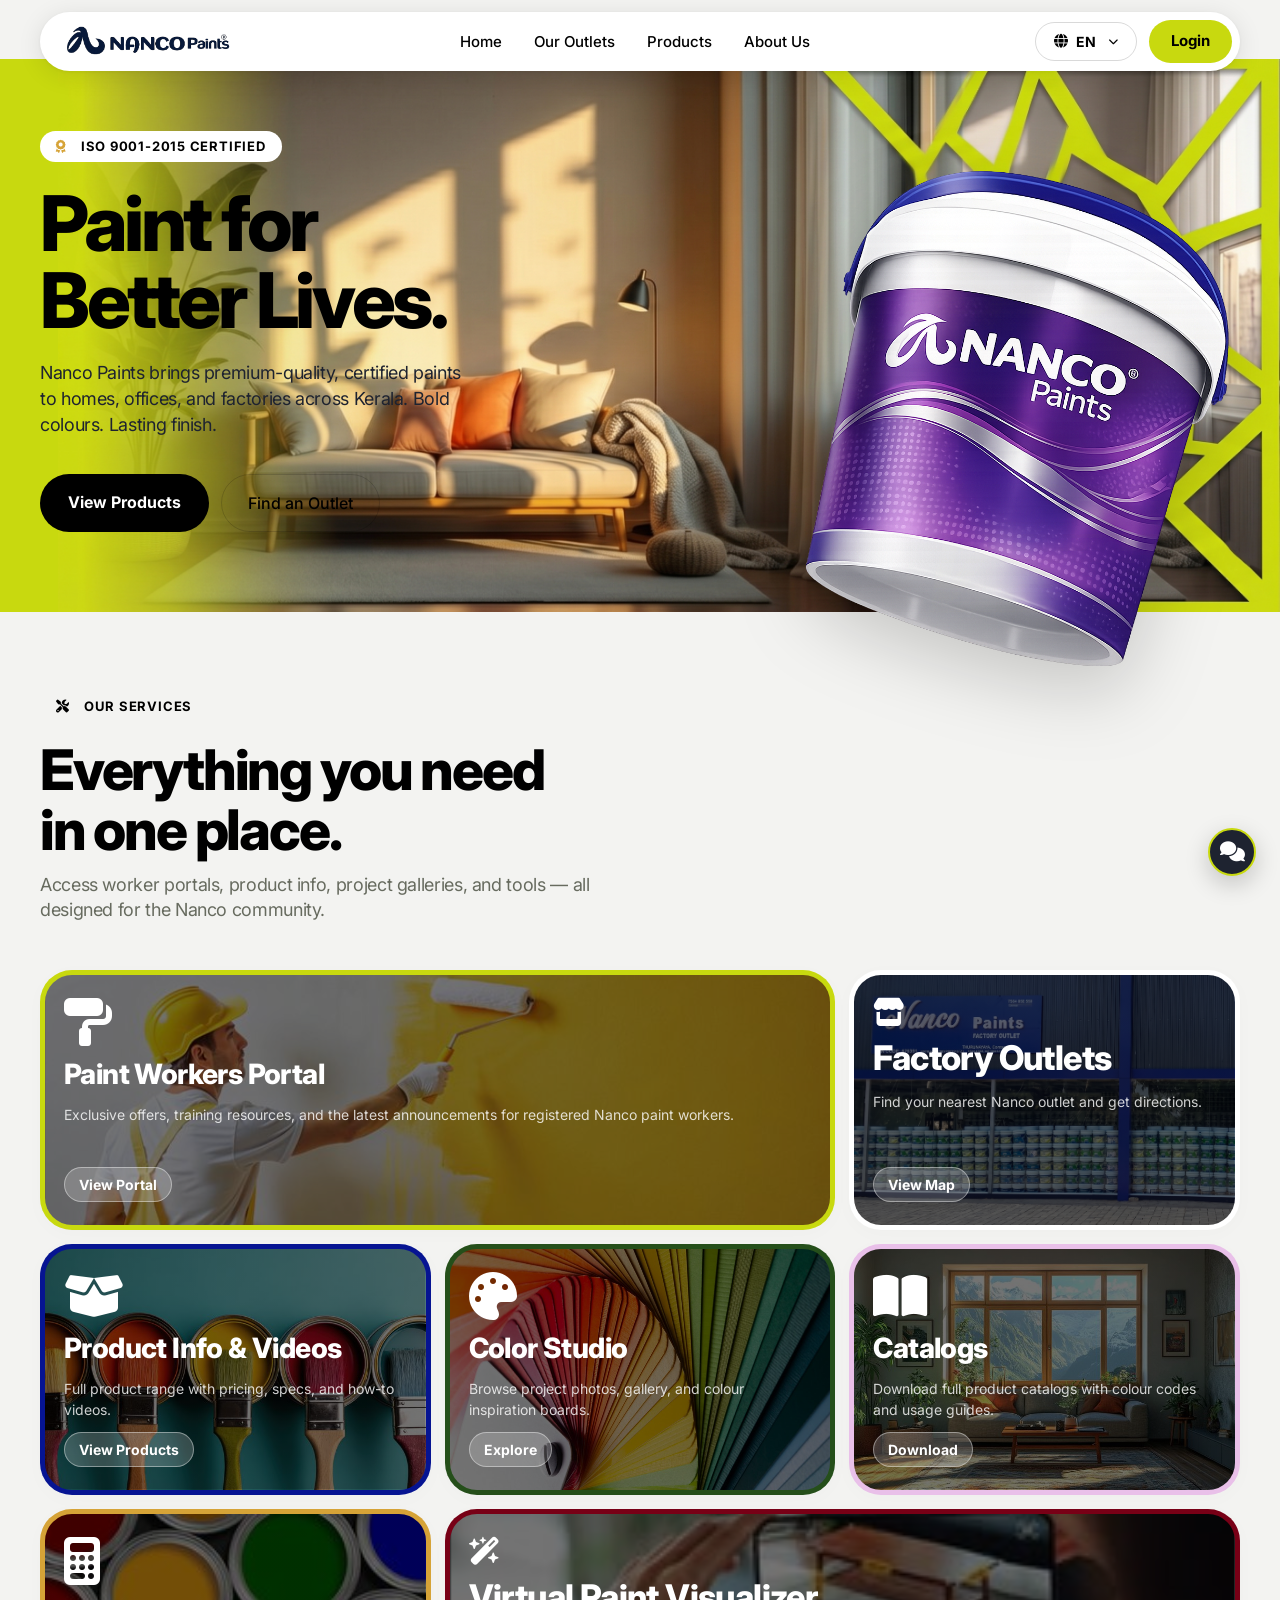
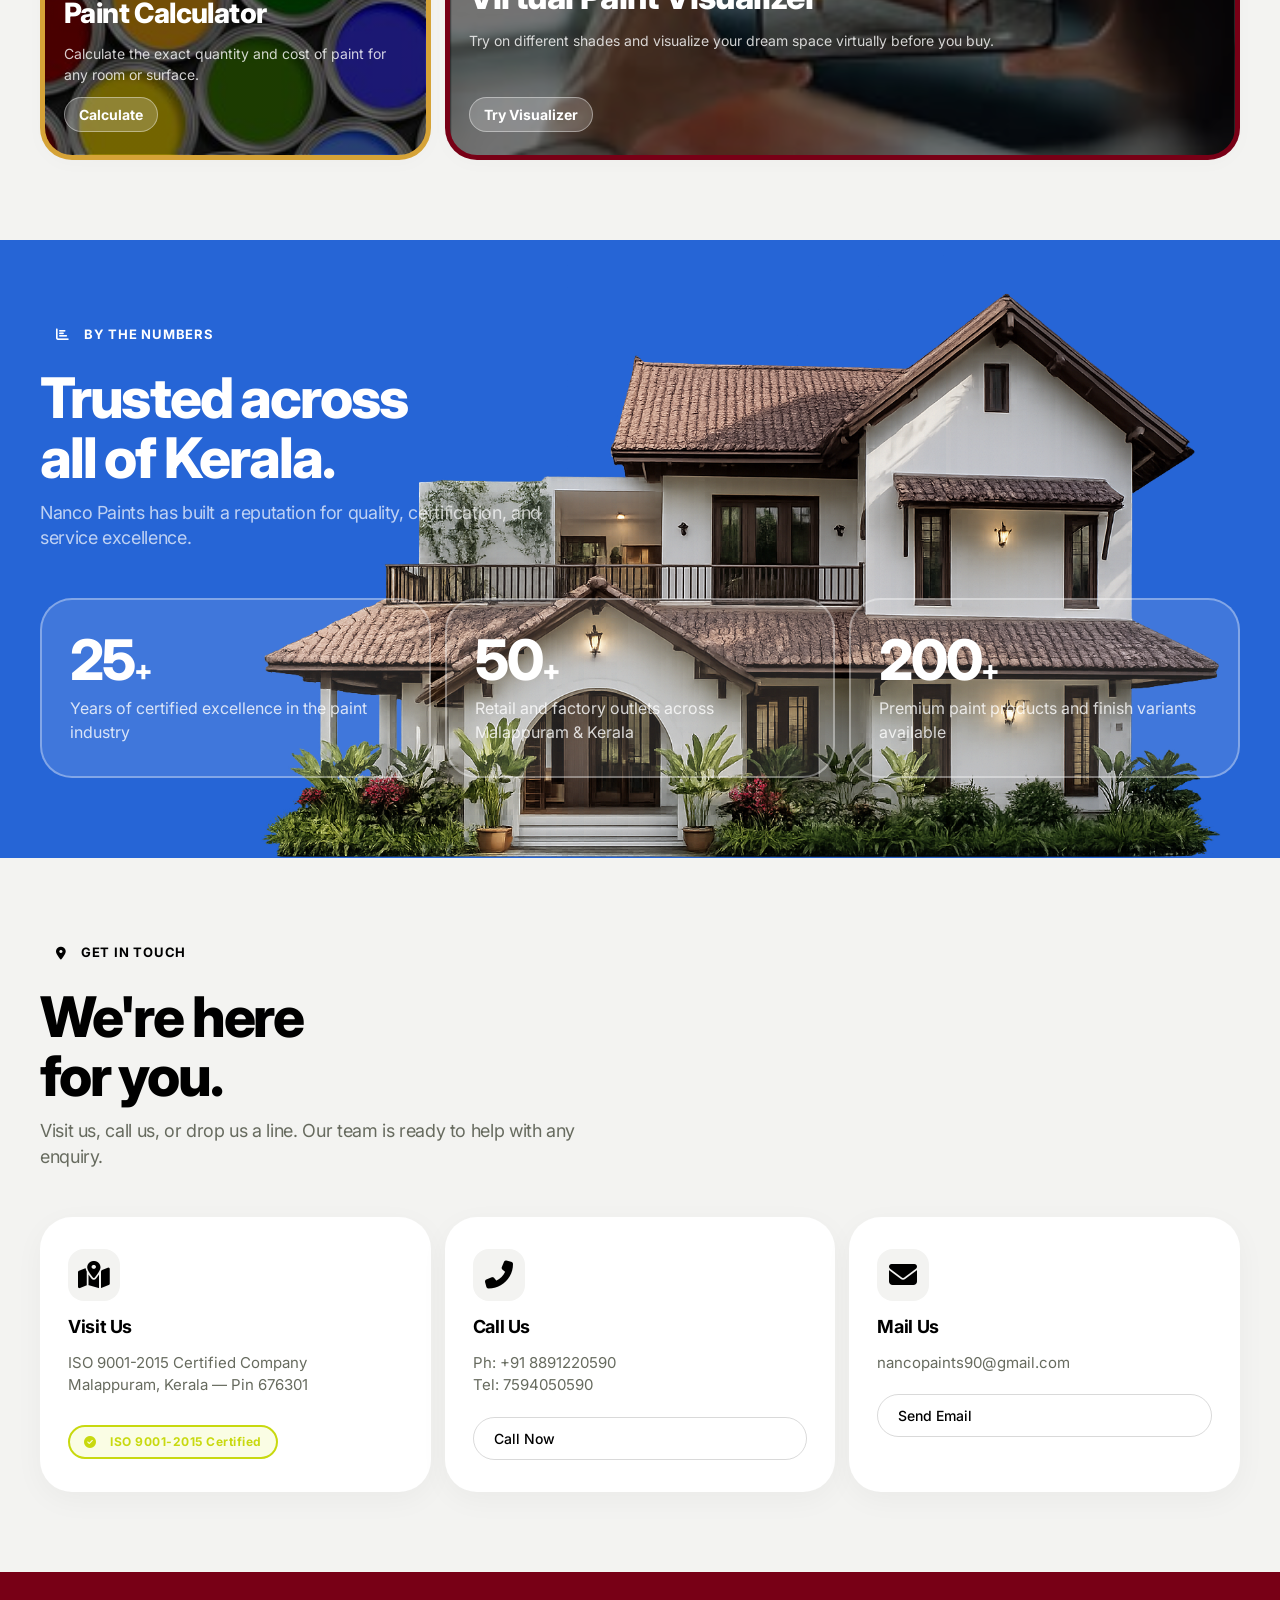
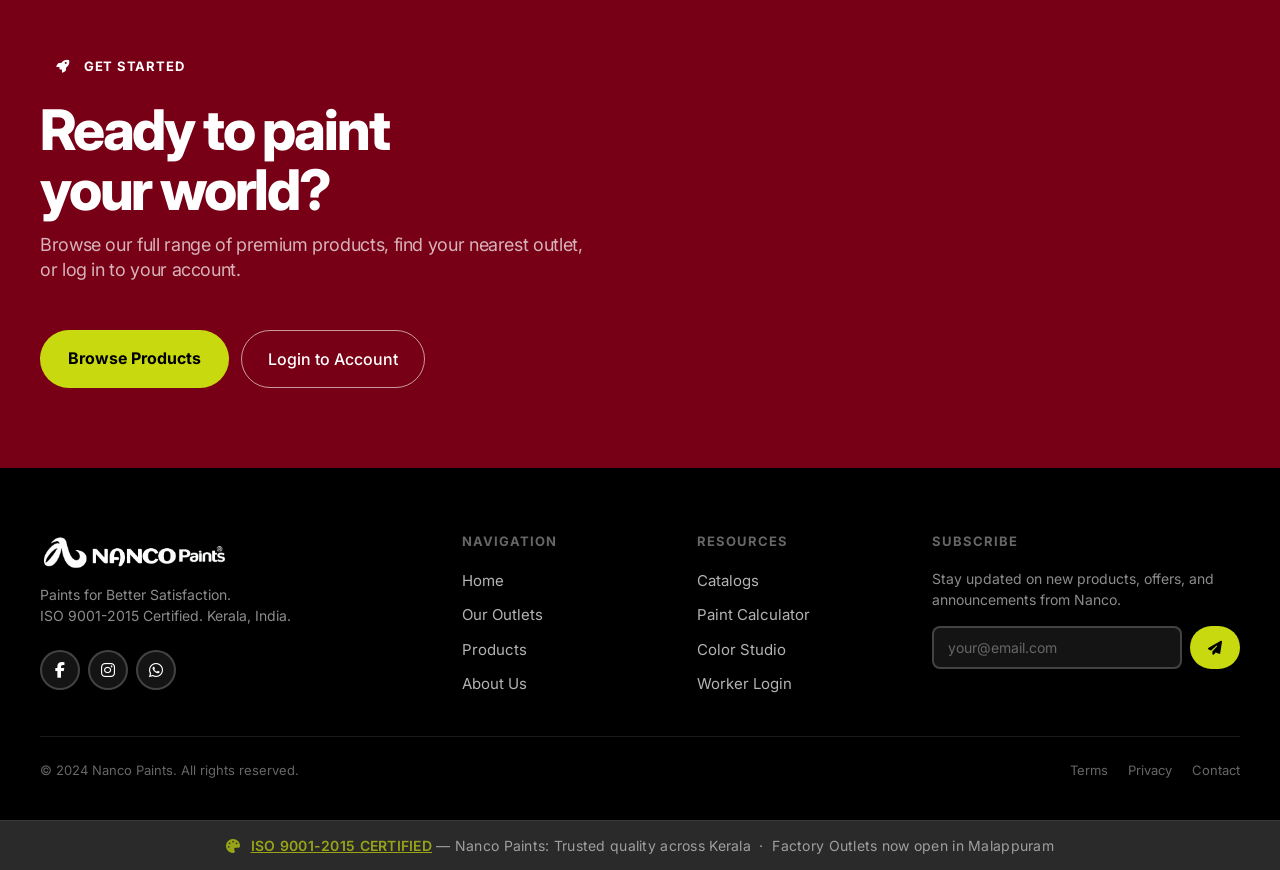
==== index.html @ 69ec070e "Configure backend for production deployment" ====
<!DOCTYPE html>
<html lang="en">
<head>
  <meta charset="UTF-8">
  <meta name="viewport" content="width=device-width, initial-scale=1.0">
  <title>Nanco Paints — Paints for Better Satisfaction | Malappuram</title>
  <meta name="description" content="Nanco Paints Malappuram. ISO 9001-2015 Certified. Premium quality paints for workers, outlets, and projects. Call +91 8891220590.">
  <meta name="keywords" content="Nanco Paints, Malappuram, paint company, paint workers, Kerala, ISO certified paints">
  <link rel="canonical" href="https://nancopaints.com/">
  <link rel="stylesheet" href="https://cdnjs.cloudflare.com/ajax/libs/font-awesome/6.5.0/css/all.min.css">
  <link href="https://fonts.googleapis.com/css2?family=Material+Symbols+Outlined" rel="stylesheet">
  <link rel="stylesheet" href="style.css">
</head>
<body>

  <!-- FLOATING NAV -->
  <nav class="nav-float" aria-label="Main navigation">
    <div class="nav-inner">
      <a class="nav-logo" href="#" id="nav-home-logo">
        <img src="light-logo.png" alt="Nanco Paints">
      </a>
      <ul class="nav-links" role="list">
        <li><a href="#" id="nav-home">Home</a></li>
        <li><a href="login/view_branch_inform.php" id="nav-outlets">Our Outlets</a></li>
        <li><a href="login/all_product.php" id="nav-products">Products</a></li>
        <li><a href="login/about_us.php" id="nav-about">About Us</a></li>
      </ul>
      <div class="nav-right" style="display:flex;align-items:center;gap:12px;">
        <div class="nav-lang-selector">
          <button class="nav-lang-btn" id="lang-btn" aria-label="Select Language" aria-expanded="false">
            <i class="fas fa-globe"></i>
            <span class="lang-text">EN</span>
            <i class="fas fa-chevron-down" style="font-size:10px;margin-left:4px;"></i>
          </button>
          <div class="nav-lang-dropdown" id="lang-dropdown">
            <a href="#" class="lang-option active" data-lang="en">English</a>
            <a href="#" class="lang-option" data-lang="ml">മലയാളം</a>
          </div>
        </div>
        <a class="nav-cta" href="login/login.php" id="nav-login-btn">Login</a>
      </div>
      <button class="nav-toggle" id="mobile-menu-btn" aria-label="Toggle menu" aria-expanded="false">
        <span></span><span></span><span></span>
      </button>
    </div>
  </nav>

  <!-- MOBILE NAV OVERLAY -->
  <div class="mobile-nav" id="mobile-nav" role="dialog" aria-label="Mobile menu">
    <a href="#" id="mnav-home">Home</a>
    <a href="login/view_branch_inform.php" id="mnav-outlets">Our Outlets</a>
    <a href="login/all_product.php" id="mnav-products">Products</a>
    <a href="login/about_us.php" id="mnav-about">About Us</a>
    <div class="mnav-lang-selector" style="padding: 12px 16px; border: 1px solid rgba(0, 0, 0, 0.08); border-radius: 12px; display: flex; flex-direction: column; gap: 8px; margin: 4px 0;">
      <span style="font-size: 13px; font-weight: 700; text-transform: uppercase; color: var(--color-sage-mute); letter-spacing: 0.04em;"><i class="fas fa-globe" style="margin-right:6px;"></i> Language / ഭാഷ</span>
      <div style="display: flex; gap: 8px;">
        <a href="#" class="mnav-lang-opt active" data-lang="en" style="flex: 1; text-align: center; padding: 10px; font-size: 14px; border: 1.5px solid var(--color-ink-black); border-radius: 8px; font-weight: 700; text-decoration: none; color: var(--color-ink-black);">English</a>
        <a href="#" class="mnav-lang-opt" data-lang="ml" style="flex: 1; text-align: center; padding: 10px; font-size: 14px; border: 1.5px solid rgba(0,0,0,0.1); border-radius: 8px; font-weight: 500; text-decoration: none; color: var(--color-sage-mute);">മലയാളം</a>
      </div>
    </div>
    <a href="login/login.php" id="mnav-login" style="background:var(--color-lime-spark);font-weight:700;">Login</a>
  </div>

  <main>

    <!-- HERO SECTION -->
    <section class="hero-section" aria-label="Hero">
      <img src="house-bg.png" class="hero-house-bg" alt="" aria-hidden="true">
      <div class="hero-inner">
        <div class="hero-left">
          <div class="hero-tag" id="hero-tag">
            <i class="fas fa-award" style="color:var(--color-mustard-pop);margin-right:6px;"></i> ISO 9001-2015 Certified
          </div>
          <h1 class="hero-headline" id="hero-title">Paint for<br>Better Lives.</h1>
          <p class="hero-sub" id="hero-sub">
            Nanco Paints brings premium-quality, certified paints to homes, offices, and factories across Kerala. Bold colours. Lasting finish.
          </p>
          <div class="hero-actions">
            <a class="btn-primary" href="login/all_product.php" id="hero-view-products">View Products</a>
            <a class="btn-ghost" href="login/view_branch_inform.php" id="hero-find-outlet">Find an Outlet</a>
          </div>
        </div>
        <div class="hero-right" aria-hidden="true">
          <div class="hero-image-wrap">
            <img src="HERO-PAINT.png" class="hero-bucket-image" alt="Nanco Paints Bucket">
          </div>
        </div>
      </div>
    </section>

    <!-- SERVICES BENTO GRID -->
    <section class="section-wrap" aria-labelledby="services-heading">
      <div class="section-inner">
        <span class="section-label" id="services-label"><i class="fas fa-tools" style="margin-right:6px;"></i> Our Services</span>
        <h2 class="section-title" id="services-heading">Everything you need<br>in one place.</h2>
        <p class="section-sub" id="services-sub">Access worker portals, product info, project galleries, and tools — all designed for the Nanco community.</p>

        <div class="bento-grid">

          <!-- Paint Workers — lime, span 2 -->
          <a class="bento-card card-lime span2 large" href="#" id="card-paint-workers">
            <div class="bento-card-icon"><i class="fas fa-paint-roller"></i></div>
            <div class="bento-card-title" id="card-paint-workers-title">Paint Workers Portal</div>
            <div class="bento-card-desc" id="card-paint-workers-desc">Exclusive offers, training resources, and the latest announcements for registered Nanco paint workers.</div>
            <div class="bento-card-arrow" style="color:#000;" id="card-paint-workers-arrow">View Portal</div>
          </a>

          <!-- Factory Outlets — white -->
          <a class="bento-card card-white" href="#" id="card-factory-outlets">
            <div class="bento-card-icon"><i class="fas fa-store"></i></div>
            <div class="bento-card-title" id="card-outlets-title">Factory Outlets</div>
            <div class="bento-card-desc" id="card-outlets-desc">Find your nearest Nanco outlet and get directions.</div>
            <div class="bento-card-arrow" id="card-outlets-arrow">View Map</div>
          </a>

          <!-- Product Info — cobalt deep -->
          <a class="bento-card card-cobalt" href="login/all_product.php" id="card-products">
            <div class="bento-card-icon"><i class="fas fa-box-open"></i></div>
            <div class="bento-card-title" id="card-products-title">Product Info & Videos</div>
            <div class="bento-card-desc" id="card-products-desc">Full product range with pricing, specs, and how-to videos.</div>
            <div class="bento-card-arrow" style="color:#fff;border-color:rgba(255,255,255,0.4);" id="card-products-arrow">View Products</div>
          </a>

          <!-- Color Studio — forest -->
          <a class="bento-card card-forest" href="#" id="card-color-studio">
            <div class="bento-card-icon"><i class="fas fa-palette"></i></div>
            <div class="bento-card-title" id="card-colors-title">Color Studio</div>
            <div class="bento-card-desc" id="card-colors-desc">Browse project photos, gallery, and colour inspiration boards.</div>
            <div class="bento-card-arrow" style="color:#fff;border-color:rgba(255,255,255,0.4);" id="card-colors-arrow">Explore</div>
          </a>

          <!-- Catalogs — lavender -->
          <a class="bento-card card-lavender" href="#" id="card-catalogs">
            <div class="bento-card-icon"><i class="fas fa-book-open"></i></div>
            <div class="bento-card-title" id="card-catalogs-title">Catalogs</div>
            <div class="bento-card-desc" id="card-catalogs-desc">Download full product catalogs with colour codes and usage guides.</div>
            <div class="bento-card-arrow" id="card-catalogs-arrow">Download</div>
          </a>

          <!-- Paint Calculator — mustard -->
          <a class="bento-card card-mustard" href="#" id="card-calculator">
            <div class="bento-card-icon"><i class="fas fa-calculator"></i></div>
            <div class="bento-card-title" id="card-calculator-title">Paint Calculator</div>
            <div class="bento-card-desc" id="card-calculator-desc">Calculate the exact quantity and cost of paint for any room or surface.</div>
            <div class="bento-card-arrow" id="card-calculator-arrow">Calculate</div>
          </a>

          <!-- Paint Visualizer — maroon, span 2 -->
          <a class="bento-card card-maroon span2" href="paint_visualizer.html" id="card-visualizer">
            <div class="bento-card-icon"><i class="fas fa-wand-magic-sparkles"></i></div>
            <div class="bento-card-title" id="card-visualizer-title">Virtual Paint Visualizer</div>
            <div class="bento-card-desc" id="card-visualizer-desc">Try on different shades and visualize your dream space virtually before you buy.</div>
            <div class="bento-card-arrow" style="color:#fff;border-color:rgba(255,255,255,0.4);" id="card-visualizer-arrow">Try Visualizer</div>
          </a>

        </div>
      </div>
    </section>

    <!-- COBALT BAND — STATS -->
    <section class="band-cobalt" aria-labelledby="stats-heading">
      <img src="house-bg1.png" class="stats-house-bg" alt="" aria-hidden="true">
      <div class="section-inner">
        <span class="section-label" id="stats-label"><i class="fas fa-chart-bar" style="margin-right:6px;"></i> By the Numbers</span>
        <h2 class="section-title" id="stats-heading">Trusted across<br>all of Kerala.</h2>
        <p class="section-sub" id="stats-sub">Nanco Paints has built a reputation for quality, certification, and service excellence.</p>
        <div class="stats-row">
          <div class="stat-card">
            <div class="stat-num">25<span class="stat-unit">+</span></div>
            <div class="stat-label" id="stat-1-label">Years of certified excellence in the paint industry</div>
          </div>
          <div class="stat-card">
            <div class="stat-num">50<span class="stat-unit">+</span></div>
            <div class="stat-label" id="stat-2-label">Retail and factory outlets across Malappuram & Kerala</div>
          </div>
          <div class="stat-card">
            <div class="stat-num">200<span class="stat-unit">+</span></div>
            <div class="stat-label" id="stat-3-label">Premium paint products and finish variants available</div>
          </div>
        </div>
      </div>
    </section>

    <!-- CONTACT SECTION -->
    <section class="section-wrap" aria-labelledby="contact-heading">
      <div class="section-inner">
        <span class="section-label" id="contact-label"><i class="fas fa-map-marker-alt" style="margin-right:6px;"></i> Get in Touch</span>
        <h2 class="section-title" id="contact-heading">We're here<br>for you.</h2>
        <p class="section-sub" id="contact-sub">Visit us, call us, or drop us a line. Our team is ready to help with any enquiry.</p>
        <div class="info-grid">
          <div class="info-card">
            <div class="info-icon"><i class="fas fa-map-marked-alt"></i></div>
            <h4 id="contact-visit-title">Visit Us</h4>
            <p id="contact-visit-desc">ISO 9001-2015 Certified Company<br>Malappuram, Kerala — Pin 676301</p>
            <div class="cert-badge" id="contact-visit-badge"><i class="fas fa-check-circle" style="margin-right:6px;"></i> ISO 9001-2015 Certified</div>
          </div>
          <div class="info-card">
            <div class="info-icon"><i class="fas fa-phone-alt"></i></div>
            <h4 id="contact-call-title">Call Us</h4>
            <p id="contact-call-desc">Ph: +91 8891220590<br>Tel: 7594050590</p>
            <a class="btn-ghost" href="tel:+918891220590" id="contact-call-btn" style="margin-top:8px;font-size:14px;padding:10px 20px;">Call Now</a>
          </div>
          <div class="info-card">
            <div class="info-icon"><i class="fas fa-envelope"></i></div>
            <h4 id="contact-mail-title">Mail Us</h4>
            <p id="contact-mail-desc">nancopaints90@gmail.com</p>
            <a class="btn-ghost" href="mailto:nancopaints90@gmail.com" id="contact-email-btn" style="margin-top:8px;font-size:14px;padding:10px 20px;">Send Email</a>
          </div>
        </div>
      </div>
    </section>

    <!-- MAROON CTA BAND -->
    <section class="band-maroon" aria-labelledby="cta-heading">
      <div class="section-inner">
        <span class="section-label" id="cta-label"><i class="fas fa-rocket" style="margin-right:6px;"></i> Get Started</span>
        <h2 class="section-title" id="cta-heading">Ready to paint<br>your world?</h2>
        <p class="section-sub" id="cta-sub">Browse our full range of premium products, find your nearest outlet, or log in to your account.</p>
        <div class="hero-actions" style="margin-top:36px;">
          <a class="btn-primary" href="login/all_product.php" id="cta-products-btn">Browse Products</a>
          <a class="btn-ghost" href="login/login.php" id="cta-login-btn">Login to Account</a>
        </div>
      </div>
    </section>

  </main>

  <!-- FOOTER -->
  <footer class="footer-section" aria-label="Footer">
    <div class="footer-inner">
      <div>
        <div class="footer-brand-name">
          <img src="dark-logo.png" alt="Nanco Paints">
        </div>
        <p class="footer-tagline" id="footer-tagline">Paints for Better Satisfaction.<br>ISO 9001-2015 Certified. Kerala, India.</p>
        <div class="footer-socials">
          <a class="social-pill" href="#" id="footer-facebook" aria-label="Facebook"><i class="fab fa-facebook-f"></i></a>
          <a class="social-pill" href="#" id="footer-instagram" aria-label="Instagram"><i class="fab fa-instagram"></i></a>
          <a class="social-pill" href="#" id="footer-whatsapp" aria-label="WhatsApp"><i class="fab fa-whatsapp"></i></a>
        </div>
      </div>
      <div class="footer-col">
        <h5 id="footer-nav-title">Navigation</h5>
        <ul>
          <li><a href="#" id="footer-home">Home</a></li>
          <li><a href="login/view_branch_inform.php" id="footer-outlets">Our Outlets</a></li>
          <li><a href="login/all_product.php" id="footer-products">Products</a></li>
          <li><a href="login/about_us.php" id="footer-about">About Us</a></li>
        </ul>
      </div>
      <div class="footer-col">
        <h5 id="footer-res-title">Resources</h5>
        <ul>
          <li><a href="#" id="footer-catalogs">Catalogs</a></li>
          <li><a href="#" id="footer-calculator">Paint Calculator</a></li>
          <li><a href="#" id="footer-color-studio">Color Studio</a></li>
          <li><a href="login/login.php" id="footer-login">Worker Login</a></li>
        </ul>
      </div>
      <div class="footer-subscribe">
        <h5 id="footer-sub-title" style="font-size:13px;font-weight:700;text-transform:uppercase;letter-spacing:0.08em;color:rgba(255,255,255,0.4);margin-bottom:16px;">Subscribe</h5>
        <p id="footer-sub-desc">Stay updated on new products, offers, and announcements from Nanco.</p>
        <div class="subscribe-row">
          <input type="email" id="footer-email-input" placeholder="your@email.com" aria-label="Email address">
          <button type="submit" id="footer-subscribe-btn"><i class="fas fa-paper-plane"></i></button>
        </div>
      </div>
    </div>
    <div class="footer-bottom">
      <p id="footer-copy">© 2024 Nanco Paints. All rights reserved.</p>
      <div class="footer-bottom-links">
        <a href="#" id="footer-terms">Terms</a>
        <a href="#" id="footer-privacy">Privacy</a>
        <a href="#" id="footer-contact">Contact</a>
      </div>
    </div>
  </footer>



  <script>
    // Mobile nav toggle
    const btn = document.getElementById('mobile-menu-btn');
    const nav = document.getElementById('mobile-nav');
    btn.addEventListener('click', () => {
      const isOpen = nav.classList.toggle('open');
      btn.setAttribute('aria-expanded', isOpen);
    });
    // Close on outside click
    document.addEventListener('click', (e) => {
      if (!btn.contains(e.target) && !nav.contains(e.target)) {
        nav.classList.remove('open');
        btn.setAttribute('aria-expanded', false);
      }
    });

    // Language switcher toggle
    const langBtn = document.getElementById('lang-btn');
    const langDropdown = document.getElementById('lang-dropdown');
    
    if (langBtn && langDropdown) {
      langBtn.addEventListener('click', (e) => {
        e.stopPropagation();
        const isOpen = langDropdown.classList.toggle('open');
        langBtn.setAttribute('aria-expanded', isOpen);
      });
      
      document.addEventListener('click', (e) => {
        if (!langBtn.contains(e.target) && !langDropdown.contains(e.target)) {
          langDropdown.classList.remove('open');
          langBtn.setAttribute('aria-expanded', false);
        }
      });
    }

    // Language selection logic
    const desktopLangOpts = document.querySelectorAll('.lang-option');
    const mobileLangOpts = document.querySelectorAll('.mnav-lang-opt');
    const langBtnText = document.querySelector('.lang-text');

    const translations = {
      en: {
        'nav-home': 'Home',
        'nav-outlets': 'Our Outlets',
        'nav-products': 'Products',
        'nav-about': 'About Us',
        'nav-login-btn': 'Login',
        
        'mnav-home': 'Home',
        'mnav-outlets': 'Our Outlets',
        'mnav-products': 'Products',
        'mnav-about': 'About Us',
        'mnav-login': 'Login',
        
        'hero-tag': '<i class="fas fa-award" style="color:var(--color-mustard-pop);margin-right:6px;"></i> ISO 9001-2015 Certified',
        'hero-title': 'Paint for<br>Better Lives.',
        'hero-sub': 'Nanco Paints brings premium-quality, certified paints to homes, offices, and factories across Kerala. Bold colours. Lasting finish.',
        'hero-view-products': 'View Products',
        'hero-find-outlet': 'Find an Outlet',
        
        'services-label': '<i class="fas fa-tools" style="margin-right:6px;"></i> Our Services',
        'services-heading': 'Everything you need<br>in one place.',
        'services-sub': 'Access worker portals, product info, project galleries, and tools — all designed for the Nanco community.',
        
        'card-paint-workers-title': 'Paint Workers Portal',
        'card-paint-workers-desc': 'Exclusive offers, training resources, and the latest announcements for registered Nanco paint workers.',
        'card-paint-workers-arrow': 'View Portal',
        
        'card-outlets-title': 'Factory Outlets',
        'card-outlets-desc': 'Find your nearest Nanco outlet and get directions.',
        'card-outlets-arrow': 'View Map',
        
        'card-products-title': 'Product Info & Videos',
        'card-products-desc': 'Full product range with pricing, specs, and how-to videos.',
        'card-products-arrow': 'View Products',
        
        'card-colors-title': 'Color Studio',
        'card-colors-desc': 'Browse project photos, gallery, and colour inspiration boards.',
        'card-colors-arrow': 'Explore',
        
        'card-catalogs-title': 'Catalogs',
        'card-catalogs-desc': 'Download full product catalogs with colour codes and usage guides.',
        'card-catalogs-arrow': 'Download',
        
        'card-calculator-title': 'Paint Calculator',
        'card-calculator-desc': 'Calculate the exact quantity and cost of paint for any room or surface.',
        'card-calculator-arrow': 'Calculate',
        
        'card-visualizer-title': 'Virtual Paint Visualizer',
        'card-visualizer-desc': 'Try on different shades and visualize your dream space virtually before you buy.',
        'card-visualizer-arrow': 'Try Visualizer',
        
        'stats-label': '<i class="fas fa-chart-bar" style="margin-right:6px;"></i> By the Numbers',
        'stats-heading': 'Trusted across<br>all of Kerala.',
        'stats-sub': 'Nanco Paints has built a reputation for quality, certification, and service excellence.',
        'stat-1-label': 'Years of certified excellence in the paint industry',
        'stat-2-label': 'Retail and factory outlets across Malappuram & Kerala',
        'stat-3-label': 'Premium paint products and finish variants available',
        
        'contact-label': '<i class="fas fa-map-marker-alt" style="margin-right:6px;"></i> Get in Touch',
        'contact-heading': 'We\'re here<br>for you.',
        'contact-sub': 'Visit us, call us, or drop us a line. Our team is ready to help with any enquiry.',
        'contact-visit-title': 'Visit Us',
        'contact-visit-desc': 'ISO 9001-2015 Certified Company<br>Malappuram, Kerala — Pin 676301',
        'contact-visit-badge': '<i class="fas fa-check-circle" style="margin-right:6px;"></i> ISO 9001-2015 Certified',
        'contact-call-title': 'Call Us',
        'contact-call-desc': 'Ph: +91 8891220590<br>Tel: 7594050590',
        'contact-call-btn': 'Call Now',
        'contact-mail-title': 'Mail Us',
        'contact-mail-desc': 'nancopaints90@gmail.com',
        'contact-email-btn': 'Send Email',
        
        'cta-label': '<i class="fas fa-rocket" style="margin-right:6px;"></i> Get Started',
        'cta-heading': 'Ready to paint<br>your world?',
        'cta-sub': 'Browse our full range of premium products, find your nearest outlet, or log in to your account.',
        'cta-products-btn': 'Browse Products',
        'cta-login-btn': 'Login to Account',
        
        'footer-tagline': 'Paints for Better Satisfaction.<br>ISO 9001-2015 Certified. Kerala, India.',
        'footer-nav-title': 'Navigation',
        'footer-home': 'Home',
        'footer-outlets': 'Our Outlets',
        'footer-products': 'Products',
        'footer-about': 'About Us',
        'footer-res-title': 'Resources',
        'footer-catalogs': 'Catalogs',
        'footer-calculator': 'Paint Calculator',
        'footer-color-studio': 'Color Studio',
        'footer-login': 'Worker Login',
        'footer-sub-title': 'Subscribe',
        'footer-sub-desc': 'Stay updated on new products, offers, and announcements from Nanco.',
        'footer-email-input': 'your@email.com',
        'footer-copy': '© 2024 Nanco Paints. All rights reserved.',
        'footer-terms': 'Terms',
        'footer-privacy': 'Privacy',
        'footer-contact': 'Contact',
        'announcement-text': '<i class="fas fa-palette" style="margin-right:6px;"></i> <span>ISO 9001-2015 CERTIFIED</span> — Nanco Paints: Trusted quality across Kerala &nbsp;·&nbsp; Factory Outlets now open in Malappuram'
      },
      ml: {
        'nav-home': 'ഹോം',
        'nav-outlets': 'ഞങ്ങളുടെ ശാഖകൾ',
        'nav-products': 'ഉൽപ്പന്നങ്ങൾ',
        'nav-about': 'ഞങ്ങളെക്കുറിച്ച്',
        'nav-login-btn': 'ലോഗിൻ',
        
        'mnav-home': 'ഹോം',
        'mnav-outlets': 'ഞങ്ങളുടെ ശാഖകൾ',
        'mnav-products': 'ഉൽപ്പന്നങ്ങൾ',
        'mnav-about': 'ഞങ്ങളെക്കുറിച്ച്',
        'mnav-login': 'ലോഗിൻ',
        
        'hero-tag': '<i class="fas fa-award" style="color:var(--color-mustard-pop);margin-right:6px;"></i> ISO 9001-2015 സാക്ഷ്യപ്പെടുത്തിയത്',
        'hero-title': 'മെച്ചപ്പെട്ട ജീവിതത്തിന്<br>വർണ്ണങ്ങളേകൂ.',
        'hero-sub': 'നാൻകോ പെയിന്റ്സ് കേരളത്തിലുടനീളമുള്ള വീടുകളിലും ഓഫീസുകളിലും ഫാക്ടറികളിലും മികച്ച ഗുണനിലവാരമുള്ള പെയിന്റുകൾ എത്തിക്കുന്നു. മനോഹരമായ നിറങ്ങൾ, ഈടുനിൽക്കുന്ന ഭംഗി.',
        'hero-view-products': 'ഉൽപ്പന്നങ്ങൾ കാണുക',
        'hero-find-outlet': 'ശാഖകൾ കണ്ടെത്തുക',
        
        'services-label': '<i class="fas fa-tools" style="margin-right:6px;"></i> ഞങ്ങളുടെ സേവനങ്ങൾ',
        'services-heading': 'നിങ്ങൾക്ക് ആവശ്യമുള്ളതെല്ലാം<br>ഒരു കുടക്കീഴിൽ.',
        'services-sub': 'വർക്കർ പോർട്ടലുകൾ, ഉൽപ്പന്ന വിവരങ്ങൾ, പ്രോജക്റ്റ് ഗാലറികൾ, കാൽക്കുലേറ്ററുകൾ എന്നിവയെല്ലാം ഇവിടെ ലഭ്യമാണ്.',
        
        'card-paint-workers-title': 'പെയിന്റ് വർക്കേഴ്സ് പോർട്ടൽ',
        'card-paint-workers-desc': 'രജിസ്റ്റർ ചെയ്ത പെയിന്റിംഗ് തൊഴിലാളികൾക്കായി പ്രത്യേക ഓഫറുകളും പരിശീലനങ്ങളും അറിയിപ്പുകളും.',
        'card-paint-workers-arrow': 'പോർട്ടലിൽ പ്രവേശിക്കുക',
        
        'card-outlets-title': 'ഫാക്ടറി ഔട്ട്‌ലെറ്റുകൾ',
        'card-outlets-desc': 'നിങ്ങളുടെ ഏറ്റവും അടുത്തുള്ള നാൻകോ ഔട്ട്‌ലെറ്റുകൾ കണ്ടെത്തുക.',
        'card-outlets-arrow': 'മാപ്പ് കാണുക',
        
        'card-products-title': 'ഉൽപ്പന്ന വിവരങ്ങളും വീഡിയോകളും',
        'card-products-desc': 'വില വിവരങ്ങൾ, സവിശേഷതകൾ, പരിശീലന വീഡിയോകൾ എന്നിവയടങ്ങിയ ഉൽപ്പന്ന ശ്രേണി.',
        'card-products-arrow': 'ഉൽപ്പന്നങ്ങൾ കാണുക',
        
        'card-colors-title': 'കളർ സ്റ്റുഡിയോ',
        'card-colors-desc': 'പ്രോജക്റ്റ് ഫോട്ടോകൾ, ഗാലറികൾ, ഡിസൈൻ പ്രചോദനങ്ങൾ എന്നിവ പര്യവേക്ഷണം ചെയ്യുക.',
        'card-colors-arrow': 'തുടങ്ങുക',
        
        'card-catalogs-title': 'കാറ്റലോഗുകൾ',
        'card-catalogs-desc': 'കളർ കോഡുകളും നിർദ്ദേശങ്ങളുമുള്ള പൂർണ്ണ കാറ്റലോഗുകൾ ഡൗൺലോഡ് ചെയ്യുക.',
        'card-catalogs-arrow': 'ഡൗൺലോഡ്',
        
        'card-calculator-title': 'പെയിന്റ് കാൽക്കുലേറ്റർ',
        'card-calculator-desc': 'മുറികൾക്കോ പ്രതലങ്ങൾക്കോ ആവശ്യമായ പെയിന്റിന്റെ അളവും ചിലവും കണക്കാക്കുക.',
        'card-calculator-arrow': 'കണക്കാക്കുക',
        
        'card-visualizer-title': 'വെർച്വൽ പെയിന്റ് വിഷ്വലൈസർ',
        'card-visualizer-desc': 'വാങ്ങുന്നതിന് മുൻപായി നിങ്ങളുടെ സ്വപ്ന ഇടം വ്യത്യസ്ത നിറങ്ങളിൽ വെർച്വലായി പരീക്ഷിക്കുക.',
        'card-visualizer-arrow': 'വിഷ്വലൈസർ നോക്കുക',
        
        'stats-label': '<i class="fas fa-chart-bar" style="margin-right:6px;"></i> കണക്കുകളിലൂടെ',
        'stats-heading': 'കേരളത്തിലുടനീളം<br>വിശ്വസനീയം.',
        'stats-sub': 'ഗുണനിലവാരം, അംഗീകാരങ്ങൾ, മികച്ച സേവനം എന്നിവയിലൂടെ നാൻകോ പെയിന്റ്സ് വിശ്വാസ്യത നേടിയെടുത്തിരിക്കുന്നു.',
        'stat-1-label': 'പെയിന്റ് വ്യവസായത്തിലെ 25 വർഷത്തിലധികം സാക്ഷ്യപ്പെടുത്തിയ മികവ്',
        'stat-2-label': 'മലപ്പുറത്തും കേരളത്തിലുടനീളവുമായി 50-ലധികം റീട്ടെയിൽ, ഫാക്ടറി ഔട്ട്‌ലെറ്റുകൾ',
        'stat-3-label': '200-ലധികം പ്രീമിയം പെയിന്റ് ഉൽപ്പന്നങ്ങളും ഫിനിഷ് വേരിയന്റുകളും ലഭ്യമാണ്',
        
        'contact-label': '<i class="fas fa-map-marker-alt" style="margin-right:6px;"></i> ഞങ്ങളുമായി ബന്ധപ്പെടുക',
        'contact-heading': 'ഞങ്ങൾ നിങ്ങൾക്കായി<br>ഇവിടെയുണ്ട്.',
        'contact-sub': 'ഞങ്ങളെ സന്ദർശിക്കുക, വിളിക്കുക അല്ലെങ്കിൽ ഇമെയിൽ അയക്കുക. സഹായിക്കാൻ ഞങ്ങൾ സദാ സന്നദ്ധരാണ്.',
        'contact-visit-title': 'ഞങ്ങളെ സന്ദർശിക്കുക',
        'contact-visit-desc': 'ISO 9001-2015 അംഗീകൃത കമ്പനി<br>മലപ്പുറം, കേരളം — പിൻ 676301',
        'contact-visit-badge': '<i class="fas fa-check-circle" style="margin-right:6px;"></i> ISO 9001-2015 അംഗീകൃതം',
        'contact-call-title': 'ഞങ്ങളെ വിളിക്കുക',
        'contact-call-desc': 'ഫോൺ: +91 8891220590<br>ടെലിഫോൺ: 7594050590',
        'contact-call-btn': 'ഇപ്പോൾ വിളിക്കുക',
        'contact-mail-title': 'മെയിൽ അയക്കുക',
        'contact-mail-desc': 'nancopaints90@gmail.com',
        'contact-email-btn': 'ഇമെയിൽ അയക്കുക',
        
        'cta-label': '<i class="fas fa-rocket" style="margin-right:6px;"></i> ആരംഭിക്കുക',
        'cta-heading': 'നിങ്ങളുടെ ലോകം<br>വർണ്ണാഭമാക്കാൻ തയ്യാറാണോ?',
        'cta-sub': 'ഞങ്ങളുടെ മുഴുവൻ ഉൽപ്പന്നങ്ങളും കാണുക, അടുത്തുള്ള ഔട്ട്‌ലെറ്റ് കണ്ടെത്തുക, അല്ലെങ്കിൽ അക്കൗണ്ടിലേക്ക് ലോഗിൻ ചെയ്യുക.',
        'cta-products-btn': 'ഉൽപ്പന്നങ്ങൾ കാണുക',
        'cta-login-btn': 'അക്കൗണ്ടിൽ ലോഗിൻ ചെയ്യുക',
        
        'footer-tagline': 'മികച്ച സംതൃപ്തിക്കായി പെയിന്റുകൾ.<br>ISO 9001-2015 അംഗീകൃതം. കേരളം, ഇന്ത്യ.',
        'footer-nav-title': 'നാവിഗേഷൻ',
        'footer-home': 'ഹോം',
        'footer-outlets': 'ഞങ്ങളുടെ ശാഖകൾ',
        'footer-products': 'ഉൽപ്പന്നങ്ങൾ',
        'footer-about': 'ഞങ്ങളെക്കുറിച്ച്',
        'footer-res-title': 'വിഭവങ്ങൾ',
        'footer-catalogs': 'കാറ്റലോഗുകൾ',
        'footer-calculator': 'പെയിന്റ് കാൽക്കുലേറ്റർ',
        'footer-color-studio': 'കളർ സ്റ്റുഡിയോ',
        'footer-login': 'തൊഴിലാളി ലോഗിൻ',
        'footer-sub-title': 'അംഗത്വമെടുക്കുക',
        'footer-sub-desc': 'നാൻകോയിൽ നിന്നുള്ള പുതിയ ഉൽപ്പന്നങ്ങളും ഓഫറുകളും അറിയിപ്പുകളും അറിയുക.',
        'footer-email-input': 'നിങ്ങളുടെ@ഇമെയിൽ.com',
        'footer-copy': '© 2024 നാൻകോ പെയിന്റ്സ്. എല്ലാ അവകാശങ്ങളും നിക്ഷിപ്തം.',
        'footer-terms': 'വ്യവസ്ഥകൾ',
        'footer-privacy': 'സ്വകാര്യത',
        'footer-contact': 'ബന്ധപ്പെടുക',
        'announcement-text': '<i class="fas fa-palette" style="margin-right:6px;"></i> <span>ISO 9001-2015 അംഗീകൃതം</span> — നാൻകോ പെയിന്റ്സ്: കേരളത്തിലുടനീളം വിശ്വസനീയമായ ഗുണനിലവാരം &nbsp;·&nbsp; ഫാക്ടറി ഔട്ട്‌ലെറ്റുകൾ ഇപ്പോൾ മലപ്പുറത്ത് ആരംഭിച്ചിരിക്കുന്നു'
      }
    };

    function setLanguage(lang) {
      localStorage.setItem('nanco-lang', lang);
      
      // Update body class for font overrides
      if (lang === 'ml') {
        document.body.classList.add('lang-ml');
      } else {
        document.body.classList.remove('lang-ml');
      }
      
      if (langBtnText) {
        langBtnText.textContent = lang.toUpperCase();
      }
      
      desktopLangOpts.forEach(opt => {
        if (opt.getAttribute('data-lang') === lang) {
          opt.classList.add('active');
        } else {
          opt.classList.remove('active');
        }
      });
      
      mobileLangOpts.forEach(opt => {
        if (opt.getAttribute('data-lang') === lang) {
          opt.classList.add('active');
          opt.style.fontWeight = '700';
          opt.style.borderColor = 'var(--color-ink-black)';
          opt.style.color = 'var(--color-ink-black)';
        } else {
          opt.classList.remove('active');
          opt.style.fontWeight = '500';
          opt.style.borderColor = 'rgba(0,0,0,0.1)';
          opt.style.color = 'var(--color-sage-mute)';
        }
      });

      // Translate all DOM elements
      const dict = translations[lang];
      for (const id in dict) {
        const el = document.getElementById(id);
        if (el) {
          if (id === 'footer-email-input') {
            el.setAttribute('placeholder', dict[id]);
          } else {
            el.innerHTML = dict[id];
          }
        }
      }
    }

    desktopLangOpts.forEach(opt => {
      opt.addEventListener('click', (e) => {
        e.preventDefault();
        const lang = opt.getAttribute('data-lang');
        setLanguage(lang);
        if (langDropdown) {
          langDropdown.classList.remove('open');
          langBtn.setAttribute('aria-expanded', false);
        }
      });
    });

    mobileLangOpts.forEach(opt => {
      opt.addEventListener('click', (e) => {
        e.preventDefault();
        const lang = opt.getAttribute('data-lang');
        setLanguage(lang);
      });
    });

    // Init language state
    const savedLang = localStorage.getItem('nanco-lang') || 'en';
    setLanguage(savedLang);

    // Intersection observer for scroll-reveal
    const cards = document.querySelectorAll('.bento-card, .stat-card, .info-card');
    const observer = new IntersectionObserver((entries) => {
      entries.forEach(e => {
        if (e.isIntersecting) {
          e.target.style.opacity = '1';
          e.target.style.transform = 'translateY(0)';
        }
      });
    }, { threshold: 0.1 });
    cards.forEach(c => {
      c.style.opacity = '0';
      c.style.transform = 'translateY(18px)';
      c.style.transition = 'opacity 0.4s ease, transform 0.4s ease';
      observer.observe(c);
    });

    // Chatbot Toggle Logic
    document.addEventListener('DOMContentLoaded', () => {
      const chatToggleBtn = document.getElementById('chatbot-toggle-btn');
      const chatWindow = document.getElementById('chatbot-window');
      const chatCloseBtn = document.getElementById('chatbot-close-btn');

      if (chatToggleBtn && chatWindow) {
        chatToggleBtn.addEventListener('click', () => {
          chatWindow.classList.add('open');
          chatToggleBtn.style.display = 'none'; // hide the floating button
        });
      }

      if (chatCloseBtn && chatWindow && chatToggleBtn) {
        chatCloseBtn.addEventListener('click', () => {
          chatWindow.classList.remove('open');
          chatToggleBtn.style.display = 'flex'; // show the floating button again
        });
      }

      // Popup Menu Logic
      const plusBtn = document.querySelector('.plus-icon');
      const popupMenu = document.getElementById('popupMenu');
      if (plusBtn && popupMenu) {
        plusBtn.addEventListener('click', () => {
          popupMenu.style.display = popupMenu.style.display === 'none' || popupMenu.style.display === '' ? 'block' : 'none';
        });
      }

      // AI Response Logic
      const chatbox = document.getElementById('chatbox');
      const aiResponsePopup = document.getElementById('aiResponsePopup');
      const aiResponseClose = document.getElementById('aiResponseClose');
      const aiResponseMessages = document.getElementById('aiResponseMessages');
      const sendBtn = document.getElementById('sendBtn');
      const micBtn = document.getElementById('micBtn');
      // Backend URL (automatically uses local backend on localhost, and your hosted backend in production)
      const API_URL = (window.location.hostname === 'localhost' || window.location.hostname === '127.0.0.1' || window.location.hostname === '')
        ? 'http://localhost:5000/api'
        : 'https://nanco-chatbot-backend.onrender.com/api'; // TODO: Replace with your actual hosted backend URL (e.g. from Render or Railway)

      function appendMessage(text, isUser = false, isError = false) {
        if (!aiResponseMessages) return;
        const msgDiv = document.createElement('div');
        msgDiv.className = isUser ? 'ai-user' : 'ai-assistant';
        
        if (isError) {
          msgDiv.innerHTML = `<div class="ai-response-error">${text}</div>`;
        } else {
          msgDiv.textContent = text;
        }
        
        aiResponseMessages.appendChild(msgDiv);
        aiResponseMessages.scrollTop = aiResponseMessages.scrollHeight;
      }

      function showLoader(show) {
        if (!aiResponseMessages) return;
        let loaderDiv = document.getElementById('typingLoader');
        if (show) {
          if (!loaderDiv) {
            loaderDiv = document.createElement('div');
            loaderDiv.id = 'typingLoader';
            loaderDiv.className = 'ai-assistant';
            loaderDiv.innerHTML = `
              <div class="typing-indicator">
                <span></span><span></span><span></span>
              </div>
            `;
            aiResponseMessages.appendChild(loaderDiv);
          }
        } else {
          if (loaderDiv) {
            loaderDiv.remove();
          }
        }
        aiResponseMessages.scrollTop = aiResponseMessages.scrollHeight;
      }

      if (chatbox && aiResponsePopup) {
        chatbox.addEventListener('input', () => {
          chatbox.style.height = '24px';
          chatbox.style.height = Math.min(chatbox.scrollHeight, 120) + 'px';

          if (chatbox.value.trim().length > 0) {
            if (sendBtn) sendBtn.style.display = 'inline-block';
            if (micBtn) micBtn.style.display = 'none';
          } else {
            if (sendBtn) sendBtn.style.display = 'none';
            if (micBtn) micBtn.style.display = 'inline-block';
          }
        });

        const handleSend = async () => {
          const text = chatbox.value.trim();
          if (text.length > 0) {
            aiResponsePopup.classList.add('show');
            chatbox.value = '';
            chatbox.dispatchEvent(new Event('input'));

            appendMessage(text, true);
            showLoader(true);

            try {
              const res = await fetch(`${API_URL}/chat`, {
                method: 'POST',
                headers: { 'Content-Type': 'application/json' },
                body: JSON.stringify({ message: text })
              });
              const data = await res.json();
              showLoader(false);
              
              if (data.error) {
                appendMessage(data.error, false, true);
              } else {
                appendMessage(data.response, false);
              }
            } catch (err) {
              showLoader(false);
              appendMessage("Error connecting to backend.", false, true);
            }
          }
        };

        chatbox.addEventListener('keydown', (e) => {
          if (e.key === 'Enter' && !e.shiftKey) {
            e.preventDefault();
            handleSend();
          }
        });

        if (sendBtn) {
          sendBtn.addEventListener('click', handleSend);
        }
      }

      // Voice Recording Logic
      let mediaRecorder;
      let audioChunks = [];
      let isRecording = false;

      if (micBtn) {
        micBtn.addEventListener('click', async () => {
          if (!isRecording) {
            // Start recording
            try {
              const stream = await navigator.mediaDevices.getUserMedia({ audio: true });
              mediaRecorder = new MediaRecorder(stream);
              
              mediaRecorder.ondataavailable = (event) => {
                if (event.data.size > 0) audioChunks.push(event.data);
              };

              mediaRecorder.onstop = async () => {
                const audioBlob = new Blob(audioChunks, { type: 'audio/webm' });
                audioChunks = [];
                
                aiResponsePopup.classList.add('show');
                showLoader(true);
                
                const formData = new FormData();
                formData.append('audio', audioBlob, 'recording.webm');
                
                try {
                  const res = await fetch(`${API_URL}/voice`, {
                    method: 'POST',
                    body: formData
                  });
                  const data = await res.json();
                  showLoader(false);
                  
                  if (data.error) {
                    appendMessage(data.error, false, true);
                  } else {
                    appendMessage(data.transcription, true); // User's transcribed voice
                    appendMessage(data.response, false);    // Bot response
                  }
                } catch (err) {
                  showLoader(false);
                  appendMessage("Error processing voice.", false, true);
                }
              };

              mediaRecorder.start();
              isRecording = true;
              micBtn.style.color = '#ff6b6b'; // indicate recording
              micBtn.textContent = 'stop_circle';
            } catch (err) {
              console.error("Mic access denied:", err);
              alert("Please allow microphone access to use voice chat.");
            }
          } else {
            // Stop recording
            mediaRecorder.stop();
            isRecording = false;
            micBtn.style.color = ''; // reset color
            micBtn.textContent = 'mic';
          }
        });
      }

      if (aiResponseClose) {
        aiResponseClose.addEventListener('click', () => {
          aiResponsePopup.classList.remove('show');
        });
      }
    });

  </script>

  <!-- CHATBOT WIDGET -->
  <div class="chatbot-container" id="chatbot-container">
    
    <div class="chat-input-wrapper" id="chatbot-window">
      <div class="inputbar">
        
        <div class="ai-response-popup" id="aiResponsePopup">
          <div class="ai-response-header">
            <span class="ai-badge">
              <img src="dark-logo.png" alt="logo" class="logo-cb">
            </span>
            <div class="ai-response-model"></div>
            <button class="ai-response-close" id="aiResponseClose" title="Close">×</button>
          </div>
          <div class="ai-response-messages" id="aiResponseMessages">
            <!-- Messages will go here -->
          </div>
        </div>

        <div class="popup-menu" id="popupMenu" style="display: none;">
          <ul>
            <li class="upload"><span class="material-symbols-outlined mso">attach_file</span> Add Attachment</li>
            <li><span class="material-symbols-outlined mso">image</span> AI Generate Image</li>
            <li><span class="material-symbols-outlined mso">mic</span> Hands-free Mode</li>
          </ul>
          <input type="file" id="fileUpload" style="display: none;" multiple="">
        </div>
        <span class="material-symbols-outlined mso plus-icon">add</span>
        <div id="previewContainer" class="preview-container"></div>
        <textarea class="chatbox" id="chatbox" placeholder="Ask anything"></textarea>
        <!-- Mic button -->
        <span class="material-symbols-outlined mso mic-icon" id="micBtn" style="display: inline-block;">mic</span>
        <!-- Send button (hidden initially) -->
        <span class="material-symbols-outlined mso send-icon" id="sendBtn" style="display:none;">send</span>
      </div>
      <div class="chat-close-circle" id="chatbot-close-btn">
        <i class="fas fa-times"></i>
      </div>
    </div>
    <button class="chatbot-toggle-btn" id="chatbot-toggle-btn" aria-label="Open Chatbot">
      <i class="fas fa-comments chat-open-icon"></i>
    </button>
  </div>

  <!-- ANNOUNCEMENT BANNER -->
  <div class="banner-strip" role="banner" aria-label="Announcement" id="announcement-text">
    <i class="fas fa-palette" style="margin-right:6px;"></i> <span>ISO 9001-2015 CERTIFIED</span> — Nanco Paints: Trusted quality across Kerala &nbsp;·&nbsp; Factory Outlets now open in Malappuram
  </div>

</body>
</html>
---- style.css ----
@import url('https://fonts.googleapis.com/css2?family=Inter:wght@400;500;700;800&display=swap');
@import url('https://fonts.googleapis.com/css2?family=Manjari:wght@400;700&display=swap');

body.lang-ml {
  font-family: 'Manjari', 'Inter', ui-sans-serif, system-ui, sans-serif;
}
body.lang-ml button,
body.lang-ml input,
body.lang-ml textarea,
body.lang-ml select,
body.lang-ml a,
body.lang-ml .btn-primary,
body.lang-ml .btn-ghost,
body.lang-ml .nav-cta,
body.lang-ml .nav-lang-btn {
  font-family: 'Manjari', 'Inter', ui-sans-serif, system-ui, sans-serif;
}

:root {
  --color-lime-spark: #c8d90f;
  --color-lavender-mist: #e9c0e9;
  --color-cobalt-band: #2665d6;
  --color-maroon-plate: #780016;
  --color-cobalt-deep: #061492;
  --color-forest-ink: #254f1a;
  --color-mustard-pop: #d6a337;
  --color-linen-canvas: #f3f3f1;
  --color-white-plate: #ffffff;
  --color-ink-black: #000000;
  --color-midnight-ink: #1e2330;
  --color-sage-mute: #676b5f;
  --color-leaf-wash: #ebffc5;
  --color-moss-tint: #e8efd6;
  --color-concrete-tile: #adadad;
  --font-primary: 'Inter', ui-sans-serif, system-ui, sans-serif;
  --radius-nav: 8px;
  --radius-tags: 99px;
  --radius-cards: 32px;
  --radius-inputs: 8px;
  --radius-buttons: 99px;
  --radius-largecards: 64px;
  --radius-organic: 1000px;
  --border-ink: none;
  --page-max-width: 1200px;
}

*, *::before, *::after { box-sizing: border-box; margin: 0; padding: 0; }

body {
  font-family: var(--font-primary);
  background: var(--color-linen-canvas);
  color: var(--color-ink-black);
  font-size: 16px;
  line-height: 1.5;
}

a, button, [role="button"], label {
  cursor: pointer;
}

/* ── ANNOUNCEMENT BANNER ── */
.banner-strip {
  background: #2a2a2a;
  color: rgba(255, 255, 255, 0.55);
  border-top: 1px solid rgba(255, 255, 255, 0.06);
  text-align: center;
  padding: 14px 24px;
  font-size: 14px;
  font-weight: 400;
  letter-spacing: 0.02em;
}
.banner-strip span { text-decoration: underline; font-weight: 600; color: rgba(200, 217, 15, 0.7); }
.banner-strip i { color: rgba(200, 217, 15, 0.7); }

/* ── FLOATING NAV ── */
.nav-float {
  position: sticky;
  top: 12px;
  z-index: 100;
  display: flex;
  justify-content: center;
  padding: 0 24px;
  pointer-events: none;
}
.nav-inner {
  background: var(--color-white-plate);
  border-radius: 99px;
  display: flex;
  align-items: center;
  justify-content: space-between;
  padding: 8px 8px 8px 20px;
  width: 100%;
  max-width: var(--page-max-width);
  gap: 16px;
  box-shadow: 0 4px 24px rgba(0, 0, 0, 0.10), 0 1px 4px rgba(0,0,0,0.06);
  pointer-events: all;
}
.nav-logo {
  display: flex;
  align-items: center;
  text-decoration: none;
  flex-shrink: 0;
}
.nav-logo img {
  height: 38px;
  width: auto;
  display: block;
  object-fit: contain;
}
.nav-logo span { color: var(--color-maroon-plate); }
.nav-links {
  display: flex;
  align-items: center;
  gap: 4px;
  list-style: none;
}
.nav-links a {
  padding: 8px 14px;
  font-size: 15px;
  font-weight: 500;
  color: var(--color-ink-black);
  text-decoration: none;
  border-radius: var(--radius-nav);
  transition: background 0.15s;
}
.nav-links a:hover { background: var(--color-linen-canvas); }
.nav-cta {
  background: var(--color-lime-spark);
  color: var(--color-ink-black);
  border: var(--border-ink);
  border-radius: var(--radius-buttons);
  padding: 10px 22px;
  font-size: 15px;
  font-weight: 700;
  text-decoration: none;
  white-space: nowrap;
  transition: transform 0.1s;
}
.nav-cta:hover { transform: translateY(-1px); }

/* ── LANGUAGE SELECTOR ── */
.nav-lang-selector {
  position: relative;
  display: inline-block;
}
.nav-lang-btn {
  background: transparent;
  border: 1.5px solid rgba(0, 0, 0, 0.15);
  border-radius: var(--radius-buttons);
  padding: 10px 18px;
  font-size: 14px;
  font-weight: 700;
  color: var(--color-ink-black);
  cursor: pointer;
  display: flex;
  align-items: center;
  gap: 8px;
  transition: background 0.15s, border-color 0.15s;
  font-family: var(--font-primary);
  outline: none;
}
.nav-lang-btn:hover {
  background: rgba(0, 0, 0, 0.05);
  border-color: rgba(0, 0, 0, 0.3);
}
.nav-lang-dropdown {
  position: absolute;
  top: calc(100% + 8px);
  right: 0;
  background: var(--color-white-plate);
  border-radius: 12px;
  box-shadow: 0 10px 30px rgba(0, 0, 0, 0.12), 0 1px 3px rgba(0,0,0,0.06);
  border: 1px solid rgba(0, 0, 0, 0.08);
  padding: 6px;
  display: none;
  flex-direction: column;
  min-width: 140px;
  z-index: 1000;
}
.nav-lang-dropdown.open {
  display: flex;
}
.lang-option {
  padding: 10px 14px;
  font-size: 14px;
  font-weight: 500;
  color: var(--color-ink-black);
  text-decoration: none;
  border-radius: 8px;
  transition: background 0.15s;
  text-align: left;
}
.lang-option:hover {
  background: var(--color-linen-canvas);
}
.lang-option.active {
  background: var(--color-lime-spark);
  font-weight: 700;
}
@media (max-width: 900px) {
  .nav-lang-selector { display: none; }
}
.nav-toggle {
  display: none;
  flex-direction: column;
  gap: 5px;
  background: none;
  border: none;
  cursor: pointer;
  padding: 8px;
}
.nav-toggle span {
  display: block;
  width: 22px;
  height: 2px;
  background: var(--color-ink-black);
  border-radius: 2px;
}

/* ── HERO SECTION ── */
.hero-section {
  background: var(--color-lime-spark);
  border-bottom: var(--border-ink);
  padding: 72px 24px 80px;
  position: relative;
  overflow: visible;
}
.hero-house-bg {
  position: absolute;
  top: 0;
  bottom: 0;
  right: 0;
  height: 100%;
  width: auto;
  z-index: 1;
  pointer-events: none;
}
.hero-inner {
  position: relative;
  z-index: 5;
  max-width: var(--page-max-width);
  margin: 0 auto;
  display: grid;
  grid-template-columns: 1fr 1fr;
  align-items: center;
  gap: 48px;
}
.hero-tag {
  display: inline-flex;
  align-items: center;
  gap: 8px;
  background: var(--color-white-plate);
  border: var(--border-ink);
  border-radius: var(--radius-tags);
  padding: 6px 16px;
  font-size: 13px;
  font-weight: 700;
  letter-spacing: 0.06em;
  text-transform: uppercase;
  margin-bottom: 24px;
}
.hero-headline {
  font-size: clamp(52px, 6vw, 80px);
  font-weight: 800;
  line-height: 1;
  letter-spacing: -3.44px;
  margin-bottom: 20px;
}
.hero-sub {
  font-size: 18px;
  line-height: 1.45;
  letter-spacing: -0.36px;
  color: var(--color-midnight-ink);
  margin-bottom: 36px;
  max-width: 440px;
}
.hero-actions { display: flex; gap: 12px; flex-wrap: wrap; }
.btn-primary {
  background: var(--color-ink-black);
  color: var(--color-white-plate);
  border: var(--border-ink);
  border-radius: var(--radius-buttons);
  padding: 16px 28px;
  font-size: 16px;
  font-weight: 700;
  text-decoration: none;
  transition: transform 0.1s;
  display: inline-block;
}
.btn-primary:hover { transform: translateY(-2px); }
.btn-ghost {
  background: transparent;
  color: var(--color-ink-black);
  border: 1.5px solid rgba(0, 0, 0, 0.15);
  border-radius: var(--radius-buttons);
  padding: 16px 26px;
  font-size: 16px;
  font-weight: 500;
  text-decoration: none;
  transition: background 0.15s;
  display: inline-block;
}
.btn-ghost:hover { background: rgba(0,0,0,0.06); }
.hero-right {
  display: flex;
  justify-content: flex-end;
  align-items: center;
  position: relative;
  overflow: visible;
}
.hero-image-wrap {
  position: relative;
  width: 100%;
  max-width: 440px;
  margin-bottom: -180px;
  z-index: 10;
  filter: drop-shadow(0 25px 35px rgba(0, 0, 0, 0.18));
  transition: transform 0.3s cubic-bezier(0.175, 0.885, 0.32, 1.275);
}
.hero-image-wrap:hover {
  transform: scale(1.04) translateY(-5px);
}
.hero-bucket-image {
  width: 100%;
  height: auto;
  display: block;
}

/* ── SECTION WRAPPER ── */
.section-wrap { padding: 80px 24px; }
.section-inner { max-width: var(--page-max-width); margin: 0 auto; }
.section-label {
  display: inline-flex;
  align-items: center;
  gap: 8px;
  border: var(--border-ink);
  border-radius: var(--radius-tags);
  padding: 5px 16px;
  font-size: 13px;
  font-weight: 700;
  letter-spacing: 0.06em;
  text-transform: uppercase;
  margin-bottom: 20px;
}
.section-title {
  font-size: clamp(36px, 4.5vw, 56px);
  font-weight: 800;
  line-height: 1.06;
  letter-spacing: -2.19px;
  margin-bottom: 12px;
}
.section-sub {
  font-size: 18px;
  color: var(--color-sage-mute);
  letter-spacing: -0.36px;
  line-height: 1.4;
  margin-bottom: 48px;
  max-width: 560px;
}

/* ── BENTO GRID ── */
.bento-grid {
  display: grid;
  grid-template-columns: repeat(3, 1fr);
  gap: 14px;
}
.bento-card {
  border: var(--border-ink);
  border-radius: var(--radius-cards);
  padding: 28px 24px;
  display: flex;
  flex-direction: column;
  gap: 12px;
  min-height: 200px;
  cursor: pointer;
  text-decoration: none;
  transition: transform 0.15s, box-shadow 0.15s;
  position: relative;
  overflow: hidden;
  box-shadow: 0 4px 20px rgba(0, 0, 0, 0.02);
}
.bento-card:hover { transform: translateY(-3px); box-shadow: 0 12px 30px rgba(0, 0, 0, 0.08); }
.bento-card.span2 { grid-column: span 2; }
.bento-card.large { border-radius: var(--radius-cards); min-height: 260px; }
.bento-card-icon {
  font-size: 48px;
  line-height: 1;
  display: inline-flex;
}
.bento-card-title {
  font-size: 28px;
  font-weight: 800;
  line-height: 1.2;
  letter-spacing: -0.6px;
}
.bento-card-desc { font-size: 14px; line-height: 1.5; opacity: 0.8; }
.bento-card-arrow {
  margin-top: auto;
  display: inline-flex;
  align-items: center;
  gap: 6px;
  font-size: 14px;
  font-weight: 700;
  background: rgba(0,0,0,0.08);
  border: var(--border-ink);
  border-radius: var(--radius-tags);
  padding: 6px 14px;
  width: fit-content;
  text-decoration: none;
  transition: background 0.15s;
}
.bento-card-arrow:hover { background: rgba(0,0,0,0.15); }

/* card color variants */
.card-lime   { background: var(--color-lime-spark);    color: #000; }
#card-paint-workers {
  position: relative;
  overflow: hidden;
  background: var(--color-lime-spark);
  color: #fff !important;
}
#card-paint-workers::before {
  content: "";
  position: absolute;
  top: 5px;
  left: 5px;
  right: 5px;
  bottom: 5px;
  background-image: linear-gradient(rgba(0, 0, 0, 0.55), rgba(0, 0, 0, 0.55)), url('Paint Workers Portal.jpg');
  background-size: cover;
  background-position: center;
  border-radius: calc(var(--radius-cards) - 5px);
  z-index: 0;
  pointer-events: none;
}
#card-paint-workers > * {
  position: relative;
  z-index: 1;
}
#card-paint-workers .bento-card-icon {
  color: #fff;
}
#card-paint-workers .bento-card-arrow {
  background: rgba(255, 255, 255, 0.2);
  color: #fff !important;
  border: 1px solid rgba(255, 255, 255, 0.4);
}
@media (max-width: 600px) {
  #card-paint-workers::before {
    border-radius: calc(var(--radius-cards) - 5px);
  }
}
#card-factory-outlets {
  position: relative;
  overflow: hidden;
  background: var(--color-white-plate);
  color: #fff;
}
#card-factory-outlets::before {
  content: "";
  position: absolute;
  top: 5px;
  left: 5px;
  right: 5px;
  bottom: 5px;
  background-image: linear-gradient(rgba(0, 0, 0, 0.55), rgba(0, 0, 0, 0.55)), url('outlet.png');
  background-size: cover;
  background-position: center;
  border-radius: calc(var(--radius-cards) - 5px);
  z-index: 0;
  pointer-events: none;
}
#card-factory-outlets > * {
  position: relative;
  z-index: 1;
}
#card-factory-outlets .bento-card-icon {
  color: #fff;
}
#card-factory-outlets .bento-card-arrow {
  background: rgba(255, 255, 255, 0.2);
  color: #fff;
  border: 1px solid rgba(255, 255, 255, 0.4);
}
@media (min-width: 601px) {
  #card-factory-outlets .bento-card-icon {
    font-size: 28px;
  }
  #card-factory-outlets .bento-card-title {
    font-size: 34px;
  }
}
#card-products {
  position: relative;
  overflow: hidden;
  background: var(--color-cobalt-deep);
  color: #fff;
}
#card-products::before {
  content: "";
  position: absolute;
  top: 5px;
  left: 5px;
  right: 5px;
  bottom: 5px;
  background-image: linear-gradient(rgba(0, 0, 0, 0.55), rgba(0, 0, 0, 0.55)), url('products.jpg');
  background-size: cover;
  background-position: center;
  border-radius: calc(var(--radius-cards) - 5px);
  z-index: 0;
  pointer-events: none;
}
#card-products > * {
  position: relative;
  z-index: 1;
}
#card-products .bento-card-icon {
  color: #fff;
}
#card-products .bento-card-arrow {
  background: rgba(255, 255, 255, 0.2);
  color: #fff !important;
  border: 1px solid rgba(255, 255, 255, 0.4) !important;
}
#card-color-studio {
  position: relative;
  overflow: hidden;
  background: var(--color-forest-ink);
  color: #fff;
}
#card-color-studio::before {
  content: "";
  position: absolute;
  top: 5px;
  left: 5px;
  right: 5px;
  bottom: 5px;
  background-image: linear-gradient(rgba(0, 0, 0, 0.55), rgba(0, 0, 0, 0.55)), url('colors.jpg');
  background-size: cover;
  background-position: center;
  border-radius: calc(var(--radius-cards) - 5px);
  z-index: 0;
  pointer-events: none;
}
#card-color-studio > * {
  position: relative;
  z-index: 1;
}
#card-color-studio .bento-card-icon {
  color: #fff;
}
#card-color-studio .bento-card-arrow {
  background: rgba(255, 255, 255, 0.2);
  color: #fff !important;
  border: 1px solid rgba(255, 255, 255, 0.4) !important;
}
#card-catalogs {
  position: relative;
  overflow: hidden;
  background: var(--color-lavender-mist);
  color: #fff;
}
#card-catalogs::before {
  content: "";
  position: absolute;
  top: 5px;
  left: 5px;
  right: 5px;
  bottom: 5px;
  background-image: linear-gradient(rgba(0, 0, 0, 0.55), rgba(0, 0, 0, 0.55)), url('catelog.jpg');
  background-size: cover;
  background-position: center;
  border-radius: calc(var(--radius-cards) - 5px);
  z-index: 0;
  pointer-events: none;
}
#card-catalogs > * {
  position: relative;
  z-index: 1;
}
#card-catalogs .bento-card-icon {
  color: #fff;
}
#card-catalogs .bento-card-arrow {
  background: rgba(255, 255, 255, 0.2);
  color: #fff !important;
  border: 1px solid rgba(255, 255, 255, 0.4) !important;
}
#card-calculator {
  position: relative;
  overflow: hidden;
  background: var(--color-mustard-pop);
  color: #fff;
}
#card-calculator::before {
  content: "";
  position: absolute;
  top: 5px;
  left: 5px;
  right: 5px;
  bottom: 5px;
  background-image: linear-gradient(rgba(0, 0, 0, 0.55), rgba(0, 0, 0, 0.55)), url('paint calculator.jpg');
  background-size: cover;
  background-position: center;
  border-radius: calc(var(--radius-cards) - 5px);
  z-index: 0;
  pointer-events: none;
}
#card-calculator > * {
  position: relative;
  z-index: 1;
}
#card-calculator .bento-card-icon {
  color: #fff;
}
#card-calculator .bento-card-arrow {
  background: rgba(255, 255, 255, 0.2);
  color: #fff !important;
  border: 1px solid rgba(255, 255, 255, 0.4) !important;
}
#card-visualizer {
  position: relative;
  overflow: hidden;
  background: var(--color-maroon-plate);
  color: #fff;
}
#card-visualizer::before {
  content: "";
  position: absolute;
  top: 5px;
  left: 5px;
  right: 5px;
  bottom: 5px;
  background-image: linear-gradient(rgba(0, 0, 0, 0.55), rgba(0, 0, 0, 0.55)), url('paint visualizer.jpg');
  background-size: cover;
  background-position: center;
  border-radius: calc(var(--radius-cards) - 5px);
  z-index: 0;
  pointer-events: none;
}
#card-visualizer > * {
  position: relative;
  z-index: 1;
}
#card-visualizer .bento-card-icon {
  color: #fff;
}
#card-visualizer .bento-card-arrow {
  background: rgba(255, 255, 255, 0.2);
  color: #fff !important;
  border: 1px solid rgba(255, 255, 255, 0.4) !important;
}
@media (min-width: 601px) {
  #card-visualizer .bento-card-icon {
    font-size: 28px;
  }
  #card-visualizer .bento-card-title {
    font-size: 34px;
  }
}
.card-cobalt { background: var(--color-cobalt-deep);   color: #fff; }
.card-forest { background: var(--color-forest-ink);    color: #fff; }
.card-maroon { background: var(--color-maroon-plate);  color: #fff; }
.card-mustard{ background: var(--color-mustard-pop);   color: #000; }
.card-lavender{background: var(--color-lavender-mist); color: #000; }
.card-cobaltb{ background: var(--color-cobalt-band);   color: #fff; }
.card-white  { background: var(--color-white-plate);   color: #000; }
.card-linen  { background: var(--color-linen-canvas);  color: #000; }

/* ── COBALT BAND SECTION ── */
.band-cobalt {
  background: var(--color-cobalt-band);
  border-top: var(--border-ink);
  border-bottom: var(--border-ink);
  padding: 80px 24px;
  position: relative;
  overflow: hidden;
}
.stats-house-bg {
  position: absolute;
  top: 0;
  bottom: 0;
  right: 0;
  height: 100%;
  width: auto;
  z-index: 1;
  pointer-events: none;
}
.band-cobalt .section-inner {
  position: relative;
  z-index: 2;
}
@media (max-width: 900px) {
  .stats-house-bg {
    display: none;
  }
}
.band-cobalt .section-title,
.band-cobalt .section-label { color: #fff; }
.band-cobalt .section-sub { color: rgba(255,255,255,0.7); }
.band-cobalt .section-label { border-color: rgba(255,255,255,0.4); }
.stats-row {
  display: grid;
  grid-template-columns: repeat(3, 1fr);
  gap: 14px;
  margin-top: 48px;
}
.stat-card {
  background: rgba(255,255,255,0.12);
  border: 2.5px solid rgba(255,255,255,0.35);
  border-radius: var(--radius-cards);
  padding: 32px 28px;
  color: #fff;
}
.stat-num {
  font-size: 56px;
  font-weight: 800;
  line-height: 1;
  letter-spacing: -2px;
}
.stat-unit { font-size: 28px; font-weight: 800; }
.stat-label { font-size: 16px; margin-top: 8px; opacity: 0.8; }

/* ── MAROON BAND ── */
.band-maroon {
  background: var(--color-maroon-plate);
  border-top: var(--border-ink);
  border-bottom: var(--border-ink);
  padding: 80px 24px;
}
.band-maroon .section-title { color: #fff; }
.band-maroon .section-label { color: #fff; border-color: rgba(255,255,255,0.4); }
.band-maroon .section-sub { color: rgba(255,255,255,0.7); }
.band-maroon .btn-primary {
  background: var(--color-lime-spark);
  color: #000;
  border-color: #000;
}
.band-maroon .btn-ghost {
  color: #fff;
  border-color: rgba(255,255,255,0.6);
}
.band-maroon .btn-ghost:hover { background: rgba(255,255,255,0.1); }

/* ── CONTACT / INFO SECTION ── */
.info-grid {
  display: grid;
  grid-template-columns: repeat(3, 1fr);
  gap: 14px;
  margin-top: 48px;
}
.info-card {
  background: var(--color-white-plate);
  border: var(--border-ink);
  border-radius: var(--radius-cards);
  padding: 32px 28px;
  display: flex;
  flex-direction: column;
  gap: 12px;
  box-shadow: 0 8px 30px rgba(0, 0, 0, 0.04);
}
.info-icon {
  font-size: 28px;
  width: 52px;
  height: 52px;
  display: flex;
  align-items: center;
  justify-content: center;
  border: var(--border-ink);
  border-radius: 16px;
  background: var(--color-linen-canvas);
}
.info-card h4 {
  font-size: 18px;
  font-weight: 700;
  letter-spacing: -0.36px;
}
.info-card p { font-size: 15px; color: var(--color-sage-mute); line-height: 1.5; }

/* ── FOOTER ── */
.footer-section {
  background: var(--color-ink-black);
  border-top: var(--border-ink);
  padding: 64px 24px 40px;
}
.footer-inner {
  max-width: var(--page-max-width);
  margin: 0 auto;
  display: grid;
  grid-template-columns: 2fr 1fr 1fr 1.4fr;
  gap: 48px;
}
.footer-brand-name {
  margin-bottom: 12px;
}
.footer-brand-name img {
  height: 40px;
  width: auto;
  display: block;
  object-fit: contain;
}
.footer-tagline { font-size: 14px; color: rgba(255,255,255,0.55); line-height: 1.5; margin-bottom: 24px; }
.footer-socials { display: flex; gap: 8px; }
.social-pill {
  background: rgba(255,255,255,0.08);
  border: 2px solid rgba(255,255,255,0.2);
  border-radius: var(--radius-tags);
  width: 40px;
  height: 40px;
  display: flex;
  align-items: center;
  justify-content: center;
  color: #fff;
  text-decoration: none;
  font-size: 16px;
  transition: background 0.15s;
}
.social-pill:hover { background: rgba(255,255,255,0.15); }
.footer-col h5 {
  font-size: 13px;
  font-weight: 700;
  text-transform: uppercase;
  letter-spacing: 0.08em;
  color: rgba(255,255,255,0.4);
  margin-bottom: 16px;
}
.footer-col ul { list-style: none; display: flex; flex-direction: column; gap: 10px; }
.footer-col ul a {
  font-size: 15px;
  color: rgba(255,255,255,0.7);
  text-decoration: none;
  transition: color 0.15s;
}
.footer-col ul a:hover { color: var(--color-lime-spark); }
.footer-subscribe p { font-size: 14px; color: rgba(255,255,255,0.55); margin-bottom: 16px; line-height: 1.5; }
.subscribe-row { display: flex; gap: 8px; }
.subscribe-row input {
  flex: 1;
  background: rgba(255,255,255,0.08);
  border: 2px solid rgba(255,255,255,0.2);
  border-radius: var(--radius-inputs);
  padding: 11px 14px;
  font-size: 14px;
  color: #fff;
  outline: none;
  font-family: var(--font-primary);
}
.subscribe-row input::placeholder { color: rgba(255,255,255,0.35); }
.subscribe-row input:focus { border-color: var(--color-lime-spark); }
.subscribe-row button {
  background: var(--color-lime-spark);
  color: #000;
  border: var(--border-ink);
  border-radius: var(--radius-buttons);
  padding: 11px 18px;
  font-size: 14px;
  font-weight: 700;
  cursor: pointer;
  transition: transform 0.1s;
  font-family: var(--font-primary);
}
.subscribe-row button:hover { transform: translateY(-1px); }
.footer-bottom {
  max-width: var(--page-max-width);
  margin: 40px auto 0;
  padding-top: 24px;
  border-top: 1px solid rgba(255,255,255,0.1);
  display: flex;
  justify-content: space-between;
  align-items: center;
  flex-wrap: wrap;
  gap: 12px;
}
.footer-bottom p { font-size: 13px; color: rgba(255,255,255,0.4); }
.footer-bottom-links { display: flex; gap: 20px; }
.footer-bottom-links a { font-size: 13px; color: rgba(255,255,255,0.4); text-decoration: none; }
.footer-bottom-links a:hover { color: rgba(255,255,255,0.7); }
.cert-badge {
  display: inline-flex;
  align-items: center;
  gap: 8px;
  background: rgba(210,232,35,0.12);
  border: 2px solid var(--color-lime-spark);
  border-radius: var(--radius-tags);
  padding: 6px 14px;
  font-size: 12px;
  font-weight: 700;
  color: var(--color-lime-spark);
  letter-spacing: 0.04em;
  margin-top: 16px;
  width: fit-content;
}

/* ── MOBILE NAV ── */
.mobile-nav {
  display: none;
  position: fixed;
  top: 0; left: 0; right: 0;
  background: var(--color-white-plate);
  border-bottom: 1px solid rgba(0, 0, 0, 0.08);
  padding: 72px 16px 20px;
  z-index: 99;
  flex-direction: column;
  gap: 6px;
  box-shadow: 0 8px 32px rgba(0,0,0,0.10);
  animation: mobileNavIn 0.22s ease;
}
@keyframes mobileNavIn {
  from { opacity: 0; transform: translateY(-10px); }
  to   { opacity: 1; transform: translateY(0); }
}
.mobile-nav.open { display: flex; }
.mobile-nav a {
  padding: 14px 16px;
  font-size: 16px;
  font-weight: 600;
  color: var(--color-ink-black);
  text-decoration: none;
  border-radius: 14px;
  border: 1px solid rgba(0, 0, 0, 0.08);
  transition: background 0.15s;
  display: flex;
  align-items: center;
  gap: 10px;
}
.mobile-nav a:hover { background: var(--color-linen-canvas); }

/* ══════════════════════════════════════
   RESPONSIVE — TABLET  (≤ 900 px)
══════════════════════════════════════ */
@media (max-width: 900px) {

  /* NAV */
  .nav-links { display: none; }
  .nav-toggle { display: flex; }
  .nav-lang-selector { display: none; }
  .nav-float { top: 8px; padding: 0 12px; }
  .nav-inner {
    border-radius: 60px;
    padding: 6px 6px 6px 16px;
    gap: 10px;
  }

  /* HERO — keep the two-column feel, just tighter */
  .hero-section { padding: 56px 20px 64px; }
  .hero-inner {
    grid-template-columns: 1fr 1fr;
    gap: 24px;
    align-items: center;
  }
  .hero-right { display: flex; }
  .hero-house-bg { display: none; }
  .hero-image-wrap {
    max-width: 280px;
    margin-bottom: -100px;
  }
  .hero-headline { font-size: clamp(36px, 5vw, 60px); }

  /* BENTO — keep 2-column with real heights */
  .bento-grid {
    grid-template-columns: 1fr 1fr;
    gap: 10px;
  }
  .bento-card.span2 { grid-column: span 2; }
  .bento-card { min-height: 180px; }
  .bento-card.large { min-height: 220px; }

  /* STATS */
  .stats-row { grid-template-columns: repeat(3, 1fr); gap: 10px; }

  /* CONTACT */
  .info-grid { grid-template-columns: 1fr 1fr; gap: 10px; }

  /* FOOTER */
  .footer-inner { grid-template-columns: 1fr 1fr; gap: 32px; }
}

/* ══════════════════════════════════════
   RESPONSIVE — MOBILE  (≤ 600 px)
══════════════════════════════════════ */
@media (max-width: 600px) {

  /* NAV */
  .nav-float { top: 6px; padding: 0 10px; }
  .nav-inner { padding: 6px 6px 6px 14px; gap: 8px; }
  .nav-logo img { height: 28px; }

  /* HERO — stacked, but keep house image as decorative bg accent */
  .hero-section {
    padding: 52px 18px 72px;
    overflow: hidden;
  }
  .hero-inner {
    grid-template-columns: 1fr;
    gap: 28px;
    text-align: left;
  }
  .hero-right {
    display: flex;
    justify-content: center;
  }
  .hero-image-wrap {
    max-width: 220px;
    margin: 0 auto -60px;
  }
  .hero-headline {
    font-size: clamp(38px, 10vw, 54px);
    letter-spacing: -2px;
    line-height: 1;
  }
  .hero-sub { font-size: 16px; max-width: 100%; }
  .hero-actions { flex-direction: row; gap: 10px; }
  .btn-primary, .btn-ghost {
    font-size: 14px;
    padding: 13px 20px;
  }

  /* SECTIONS */
  .section-wrap { padding: 56px 18px; }
  .section-title {
    font-size: clamp(30px, 8vw, 42px);
    letter-spacing: -1.5px;
  }
  .section-sub { font-size: 16px; margin-bottom: 32px; }
  .section-label { font-size: 12px; padding: 4px 12px; }
  .band-cobalt { padding: 56px 18px; }
  .band-maroon { padding: 56px 18px; }

  /* BENTO — 2-column on mobile too */
  .bento-grid {
    grid-template-columns: 1fr 1fr;
    gap: 8px;
  }
  .bento-card {
    padding: 18px 14px;
    min-height: 160px;
    gap: 8px;
    border-radius: 20px;
  }
  .bento-card.span2 { grid-column: span 2; }
  .bento-card.large {
    border-radius: 28px;
    min-height: 200px;
  }
  .bento-card-icon {
    font-size: 22px;
    width: 42px;
    height: 42px;
    border-radius: 12px;
  }
  .bento-card-title { font-size: 15px; letter-spacing: -0.2px; }
  .bento-card-desc { font-size: 12px; }
  .bento-card-arrow { font-size: 12px; padding: 5px 10px; }

  /* STATS */
  .stats-row {
    grid-template-columns: 1fr 1fr;
    gap: 8px;
    margin-top: 28px;
  }
  .stats-row .stat-card:last-child {
    grid-column: span 2;
  }
  .stat-card { padding: 22px 18px; border-radius: 20px; }
  .stat-num { font-size: 42px; }
  .stat-label { font-size: 14px; }

  /* CONTACT */
  .info-grid {
    grid-template-columns: 1fr 1fr;
    gap: 8px;
  }
  .info-grid .info-card:first-child {
    grid-column: span 2;
  }
  .info-card { padding: 22px 18px; border-radius: 20px; gap: 8px; }
  .info-icon { font-size: 22px; width: 42px; height: 42px; }
  .info-card h4 { font-size: 16px; }
  .info-card p { font-size: 14px; }
  .btn-ghost { font-size: 13px; padding: 10px 18px; }

  /* FOOTER */
  .footer-section { padding: 48px 18px; }
  .footer-inner {
    grid-template-columns: 1fr 1fr;
    gap: 28px;
  }
  .footer-brand-name { grid-column: span 2; }
  .footer-subscribe { grid-column: span 2; }
  .footer-bottom {
    flex-direction: column;
    align-items: flex-start;
    gap: 10px;
    margin-top: 28px;
  }
  .footer-bottom-links { flex-wrap: wrap; gap: 14px; }

  /* ANNOUNCEMENT */
  .banner-strip { font-size: 12px; padding: 10px 14px; line-height: 1.5; }
}

/* ── CHATBOT WIDGET ── */
.chatbot-container {
  position: fixed;
  bottom: 24px;
  right: 24px;
  z-index: 9999;
  font-family: var(--font-primary);
}

.chatbot-toggle-btn {
  width: 48px;
  height: 48px;
  border-radius: 50%;
  background: var(--color-midnight-ink);
  color: #fff;
  border: 2px solid var(--color-lime-spark);
  box-shadow: 0 8px 24px rgba(0, 0, 0, 0.2);
  cursor: pointer;
  display: flex;
  align-items: center;
  justify-content: center;
  font-size: 20px;
  transition: transform 0.25s cubic-bezier(0.175, 0.885, 0.32, 1.275), background 0.2s, box-shadow 0.2s;
  position: relative;
}

.chatbot-toggle-btn:hover {
  transform: scale(1.08) translateY(-2px);
  background: #000;
  box-shadow: 0 12px 30px rgba(200, 217, 15, 0.3);
}

.chatbot-toggle-btn:active {
  transform: scale(0.95);
}

.chat-input-wrapper {
  position: fixed;
  bottom: 20px;
  left: 50%;
  transform: translateX(-50%) translateY(20px);
  z-index: 1000;
  display: flex;
  align-items: center;
  gap: 16px;
  width: 70%;
  max-width: 750px;
  opacity: 0;
  pointer-events: none;
  transition: opacity 0.3s ease, transform 0.3s ease;
}

.chat-input-wrapper.open {
  opacity: 1;
  pointer-events: all;
  transform: translateX(-50%) translateY(0);
}

.inputbar {
  flex: 1;
  background: #0f0b13;
  box-shadow: 0 4px 42px rgba(0, 0, 0, 0.532);
  border: 1px solid rgba(253, 245, 230, 0.045);
  border-radius: 36px;
  padding: 15px 20px;
  display: flex;
  align-items: center;
  gap: 12px;
  color: #eef1ffb2;
  position: relative;
}

.chatbox {
  flex: 1;
  background: transparent;
  border: none;
  color: #eef1ffb2;
  outline: none;
  resize: none;
  height: 24px;
  max-height: 120px;
  overflow-y: auto;
  line-height: 24px;
  font-family: inherit;
  font-size: 16px;
  scrollbar-width: thin;
  scrollbar-color: #aaa transparent;
}

.chatbox::placeholder {
  color: rgba(238, 241, 255, 0.4);
}

.mso {
  cursor: pointer;
  font-size: 24px;
  opacity: 0.7;
  transition: opacity 0.2s;
  user-select: none;
  font-family: 'Material Symbols Outlined', sans-serif;
}

.mso:hover {
  opacity: 1;
}

.chat-close-circle {
  width: 48px;
  height: 48px;
  border-radius: 50%;
  background: #0f0b13;
  color: #eef1ffb2;
  display: flex;
  align-items: center;
  justify-content: center;
  cursor: pointer;
  box-shadow: 0 4px 20px rgba(0,0,0,0.3);
  border: 1px solid rgba(253, 245, 230, 0.045);
  transition: background 0.2s, transform 0.1s;
  flex-shrink: 0;
  font-size: 20px;
}

.chat-close-circle:hover {
  filter: brightness(1.2);
  transform: scale(1.05);
}

.popup-menu {
  position: absolute;
  bottom: 70px;
  left: 0px;
  border-radius: 40px;
  padding: 10px;
  width: 220px;
  z-index: 999;
  background: #0f0b13;
  box-shadow: 0 4px 12px rgba(0, 0, 0, 0.5);
  border: 1px solid rgba(111, 111, 111, 0.1);
  color: #a9a9a9;
}

.popup-menu ul {
  list-style: none;
  margin: 0;
  padding: 0;
}

.popup-menu li {
  padding: 10px 20px;
  display: flex;
  align-items: center;
  gap: 10px;
  cursor: pointer;
  transition: background 0.2s;
  font-size: 14px;
  border-radius: 30px;
}

.popup-menu li:hover {
  background: rgba(255,255,255,0.1);
}

.typing-indicator {
  display: flex;
  align-items: center;
  gap: 4px;
  height: 20px;
  padding: 0 4px;
}

.typing-indicator span {
  width: 6px;
  height: 6px;
  background-color: #eef1ffb2;
  border-radius: 50%;
  animation: wave 1.2s infinite ease-in-out;
}

.typing-indicator span:nth-child(1) { animation-delay: -0.32s; }
.typing-indicator span:nth-child(2) { animation-delay: -0.16s; }

@keyframes wave {
  0%, 80%, 100% { transform: translateY(0); }
  40% { transform: translateY(-6px); }
}

/* AI Response Popup */
.ai-response-popup {
  position: absolute;
  bottom: 100%;
  left: 0;
  width: 100%;
  max-width: none;
  margin-bottom: 14px;
  padding: 12px;
  border-radius: 28px;
  background: linear-gradient(180deg, rgba(255, 255, 255, 0.03), rgba(255, 255, 255, 0.01));
  background-color: rgba(18, 18, 20, 0.62);
  border: 1px solid rgba(255, 255, 255, 0.06);
  box-shadow: 0 12px 40px rgba(28, 28, 28, 0.6);
  color: #eef1ffb2;
  font-family: system-ui, -apple-system, "Segoe UI", Roboto, "Helvetica Neue", Arial;
  z-index: 10;
  overflow: hidden;
  backdrop-filter: blur(45px) saturate(1.05);
  pointer-events: none;
  transition: transform .22s cubic-bezier(.2, .9, .2, 1), opacity .18s ease-out;
  scrollbar-width: thin;
  scrollbar-color: #aaa transparent;
  transform: translateY(20px);
  opacity: 0;
}
.ai-response-popup.show {
  opacity: 1;
  pointer-events: auto;
  transform: translateY(0);
}
.ai-response-header {
  display: flex;
  align-items: center;
  justify-content: space-between;
  margin-bottom: 12px;
}
.ai-badge img {
  height: 24px;
}
.ai-response-close {
  background: transparent;
  border: none;
  color: rgba(255, 255, 255, 0.6);
  font-size: 24px;
  cursor: pointer;
}
.ai-response-close:hover {
  color: #fff;
}
.ai-response-messages {
  max-height: 300px;
  overflow-y: auto;
  display: flex;
  flex-direction: column;
  gap: 12px;
  padding-right: 8px;
}
.ai-user, .ai-assistant {
  padding: 10px 14px;
  border-radius: 12px;
  max-width: 80%;
  font-size: 14px;
  line-height: 1.4;
}
.ai-user {
  background: rgba(255, 255, 255, 0.1);
  align-self: flex-end;
}
.ai-assistant {
  background: rgba(0, 0, 0, 0.3);
  align-self: flex-start;
}
.ai-response-error {
  color: #ff6b6b;
}

@media (max-width: 600px) {
  .chat-input-wrapper {
    width: 95%;
  }
}
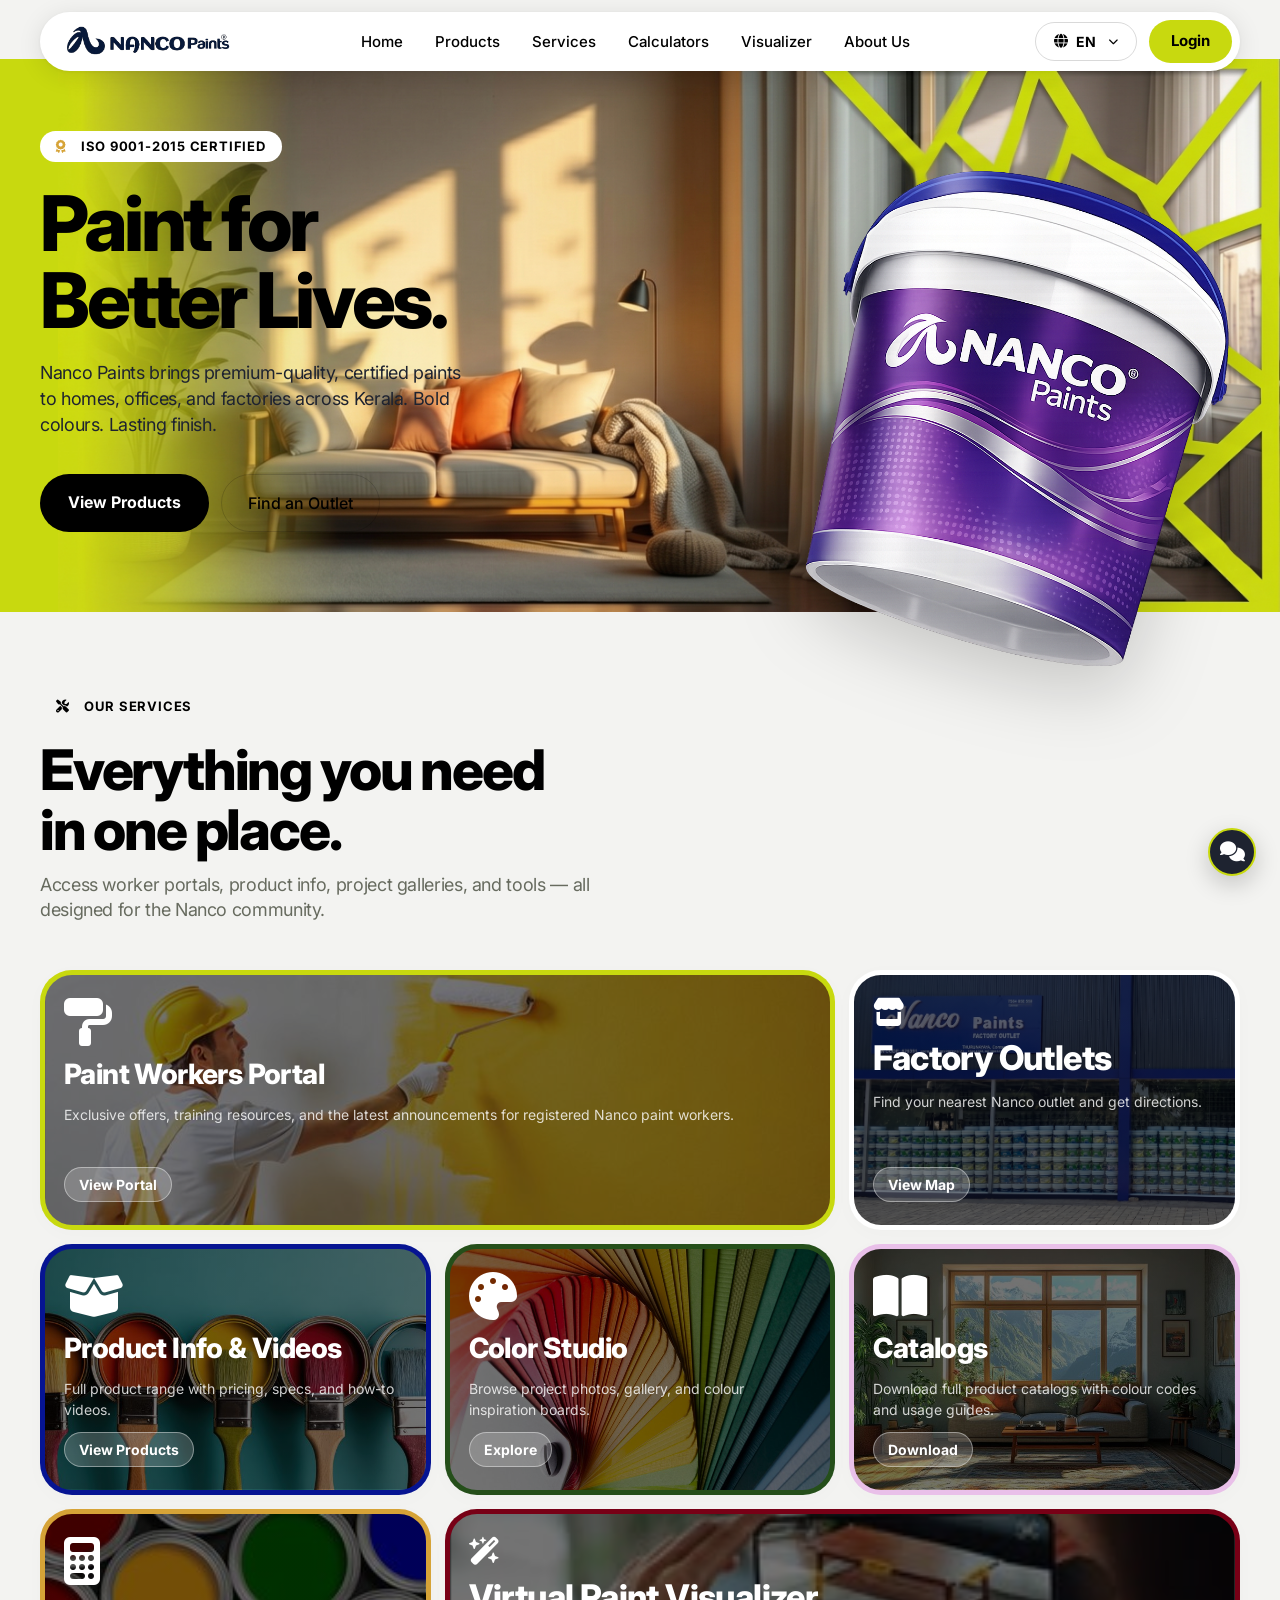
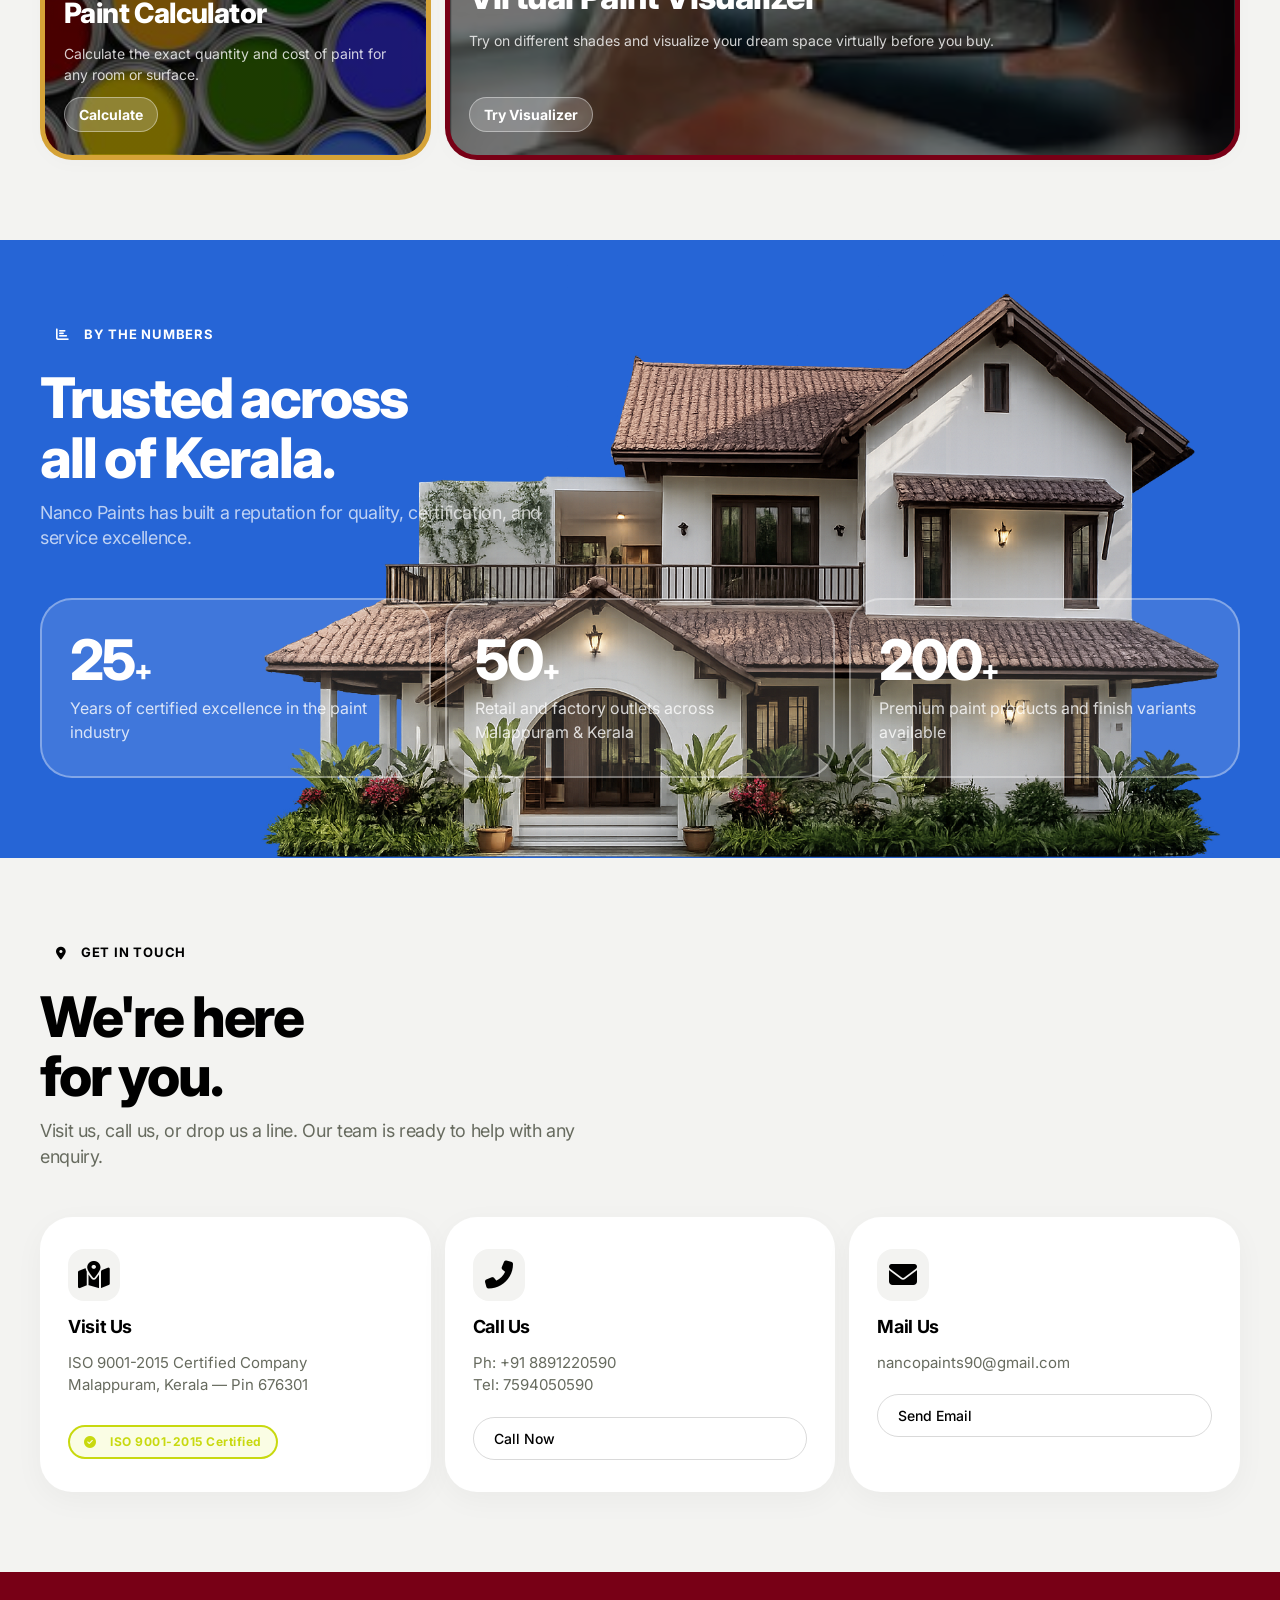
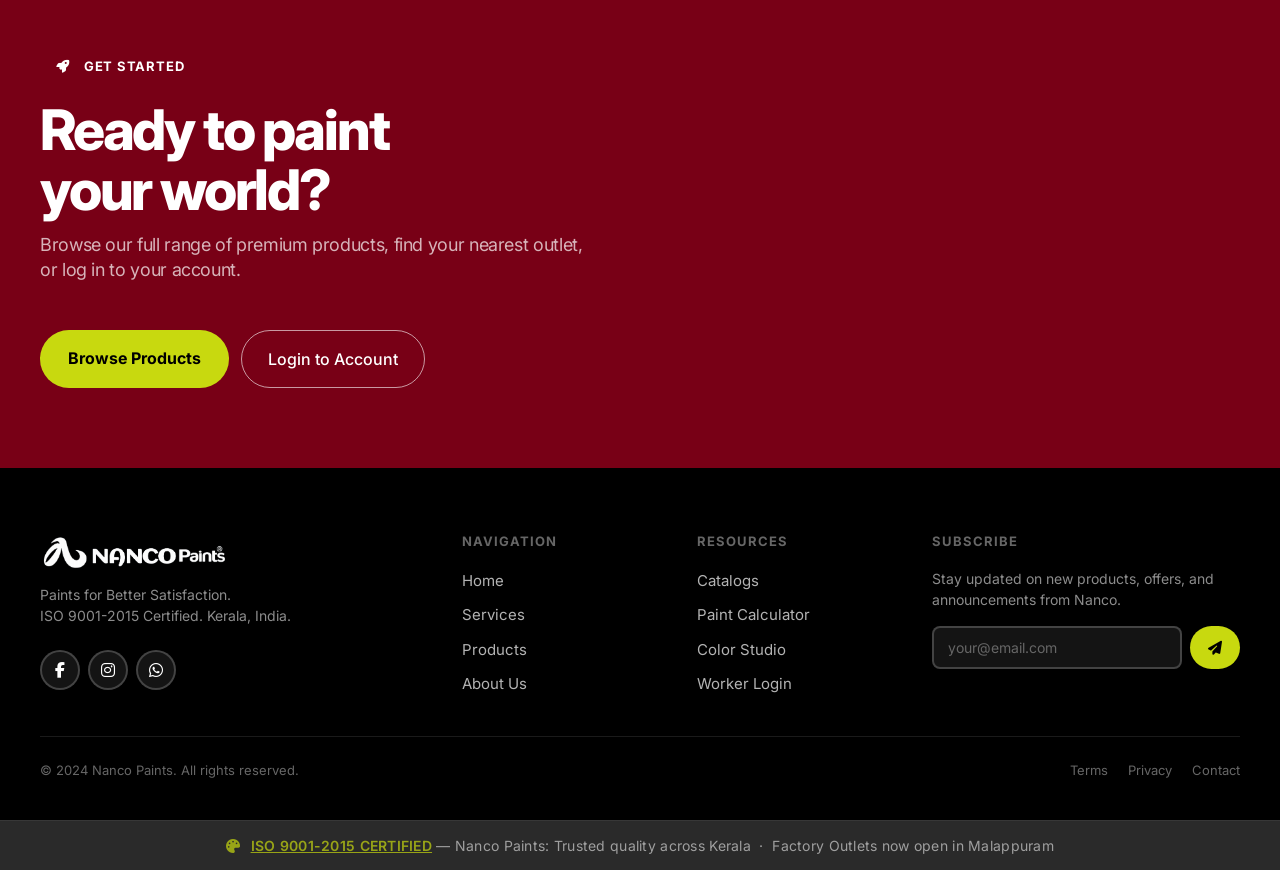
==== commit 1719d541: "Standardize navigation links, add About Us page, and polish hero backgrounds" ====
--- a/index.html
+++ b/index.html
@@ -20,10 +20,12 @@
         <img src="light-logo.png" alt="Nanco Paints">
       </a>
       <ul class="nav-links" role="list">
-        <li><a href="#" id="nav-home">Home</a></li>
-        <li><a href="login/view_branch_inform.php" id="nav-outlets">Our Outlets</a></li>
-        <li><a href="login/all_product.php" id="nav-products">Products</a></li>
-        <li><a href="login/about_us.php" id="nav-about">About Us</a></li>
+        <li><a href="index.html" id="nav-home">Home</a></li>
+        <li><a href="products.html" id="nav-products">Products</a></li>
+        <li><a href="services.html" id="nav-services">Services</a></li>
+        <li><a href="calculators.html" id="nav-calculators">Calculators</a></li>
+        <li><a href="paint_visualizer.html" id="nav-visualizer">Visualizer</a></li>
+        <li><a href="about_us.html" id="nav-about">About Us</a></li>
       </ul>
       <div class="nav-right" style="display:flex;align-items:center;gap:12px;">
         <div class="nav-lang-selector">
@@ -47,10 +49,12 @@
 
   <!-- MOBILE NAV OVERLAY -->
   <div class="mobile-nav" id="mobile-nav" role="dialog" aria-label="Mobile menu">
-    <a href="#" id="mnav-home">Home</a>
-    <a href="login/view_branch_inform.php" id="mnav-outlets">Our Outlets</a>
-    <a href="login/all_product.php" id="mnav-products">Products</a>
-    <a href="login/about_us.php" id="mnav-about">About Us</a>
+    <a href="index.html" id="mnav-home">Home</a>
+    <a href="products.html" id="mnav-products">Products</a>
+    <a href="services.html" id="mnav-services">Services</a>
+    <a href="calculators.html" id="mnav-calculators">Calculators</a>
+    <a href="paint_visualizer.html" id="mnav-visualizer">Visualizer</a>
+    <a href="about_us.html" id="mnav-about">About Us</a>
     <div class="mnav-lang-selector" style="padding: 12px 16px; border: 1px solid rgba(0, 0, 0, 0.08); border-radius: 12px; display: flex; flex-direction: column; gap: 8px; margin: 4px 0;">
       <span style="font-size: 13px; font-weight: 700; text-transform: uppercase; color: var(--color-sage-mute); letter-spacing: 0.04em;"><i class="fas fa-globe" style="margin-right:6px;"></i> Language / ഭാഷ</span>
       <div style="display: flex; gap: 8px;">
@@ -76,8 +80,8 @@
             Nanco Paints brings premium-quality, certified paints to homes, offices, and factories across Kerala. Bold colours. Lasting finish.
           </p>
           <div class="hero-actions">
-            <a class="btn-primary" href="login/all_product.php" id="hero-view-products">View Products</a>
-            <a class="btn-ghost" href="login/view_branch_inform.php" id="hero-find-outlet">Find an Outlet</a>
+            <a class="btn-primary" href="products.html" id="hero-view-products">View Products</a>
+            <a class="btn-ghost" href="services.html" id="hero-find-outlet">Find an Outlet</a>
           </div>
         </div>
         <div class="hero-right" aria-hidden="true">
@@ -114,7 +118,7 @@
           </a>
 
           <!-- Product Info — cobalt deep -->
-          <a class="bento-card card-cobalt" href="login/all_product.php" id="card-products">
+          <a class="bento-card card-cobalt" href="products.html" id="card-products">
             <div class="bento-card-icon"><i class="fas fa-box-open"></i></div>
             <div class="bento-card-title" id="card-products-title">Product Info & Videos</div>
             <div class="bento-card-desc" id="card-products-desc">Full product range with pricing, specs, and how-to videos.</div>
@@ -138,7 +142,7 @@
           </a>
 
           <!-- Paint Calculator — mustard -->
-          <a class="bento-card card-mustard" href="#" id="card-calculator">
+          <a class="bento-card card-mustard" href="calculators.html" id="card-calculator">
             <div class="bento-card-icon"><i class="fas fa-calculator"></i></div>
             <div class="bento-card-title" id="card-calculator-title">Paint Calculator</div>
             <div class="bento-card-desc" id="card-calculator-desc">Calculate the exact quantity and cost of paint for any room or surface.</div>
@@ -217,7 +221,7 @@
         <h2 class="section-title" id="cta-heading">Ready to paint<br>your world?</h2>
         <p class="section-sub" id="cta-sub">Browse our full range of premium products, find your nearest outlet, or log in to your account.</p>
         <div class="hero-actions" style="margin-top:36px;">
-          <a class="btn-primary" href="login/all_product.php" id="cta-products-btn">Browse Products</a>
+          <a class="btn-primary" href="products.html" id="cta-products-btn">Browse Products</a>
           <a class="btn-ghost" href="login/login.php" id="cta-login-btn">Login to Account</a>
         </div>
       </div>
@@ -242,18 +246,18 @@
       <div class="footer-col">
         <h5 id="footer-nav-title">Navigation</h5>
         <ul>
-          <li><a href="#" id="footer-home">Home</a></li>
-          <li><a href="login/view_branch_inform.php" id="footer-outlets">Our Outlets</a></li>
-          <li><a href="login/all_product.php" id="footer-products">Products</a></li>
-          <li><a href="login/about_us.php" id="footer-about">About Us</a></li>
+          <li><a href="index.html" id="footer-home">Home</a></li>
+          <li><a href="services.html" id="footer-services">Services</a></li>
+          <li><a href="products.html" id="footer-products">Products</a></li>
+          <li><a href="about_us.html" id="footer-about">About Us</a></li>
         </ul>
       </div>
       <div class="footer-col">
         <h5 id="footer-res-title">Resources</h5>
         <ul>
-          <li><a href="#" id="footer-catalogs">Catalogs</a></li>
-          <li><a href="#" id="footer-calculator">Paint Calculator</a></li>
-          <li><a href="#" id="footer-color-studio">Color Studio</a></li>
+          <li><a href="services.html" id="footer-catalogs">Catalogs</a></li>
+          <li><a href="calculators.html" id="footer-calculator">Paint Calculator</a></li>
+          <li><a href="paint_visualizer.html" id="footer-color-studio">Color Studio</a></li>
           <li><a href="login/login.php" id="footer-login">Worker Login</a></li>
         </ul>
       </div>
@@ -642,10 +646,10 @@
       const aiResponseMessages = document.getElementById('aiResponseMessages');
       const sendBtn = document.getElementById('sendBtn');
       const micBtn = document.getElementById('micBtn');
-      // Backend URL (automatically uses local backend on localhost, and your hosted backend in production)
+      // Backend URL (automatically uses local backend on localhost, and same-domain api in production)
       const API_URL = (window.location.hostname === 'localhost' || window.location.hostname === '127.0.0.1' || window.location.hostname === '')
         ? 'http://localhost:5000/api'
-        : 'https://nanco-chatbot-backend.onrender.com/api'; // TODO: Replace with your actual hosted backend URL (e.g. from Render or Railway)
+        : '/api';
 
       function appendMessage(text, isUser = false, isError = false) {
         if (!aiResponseMessages) return;
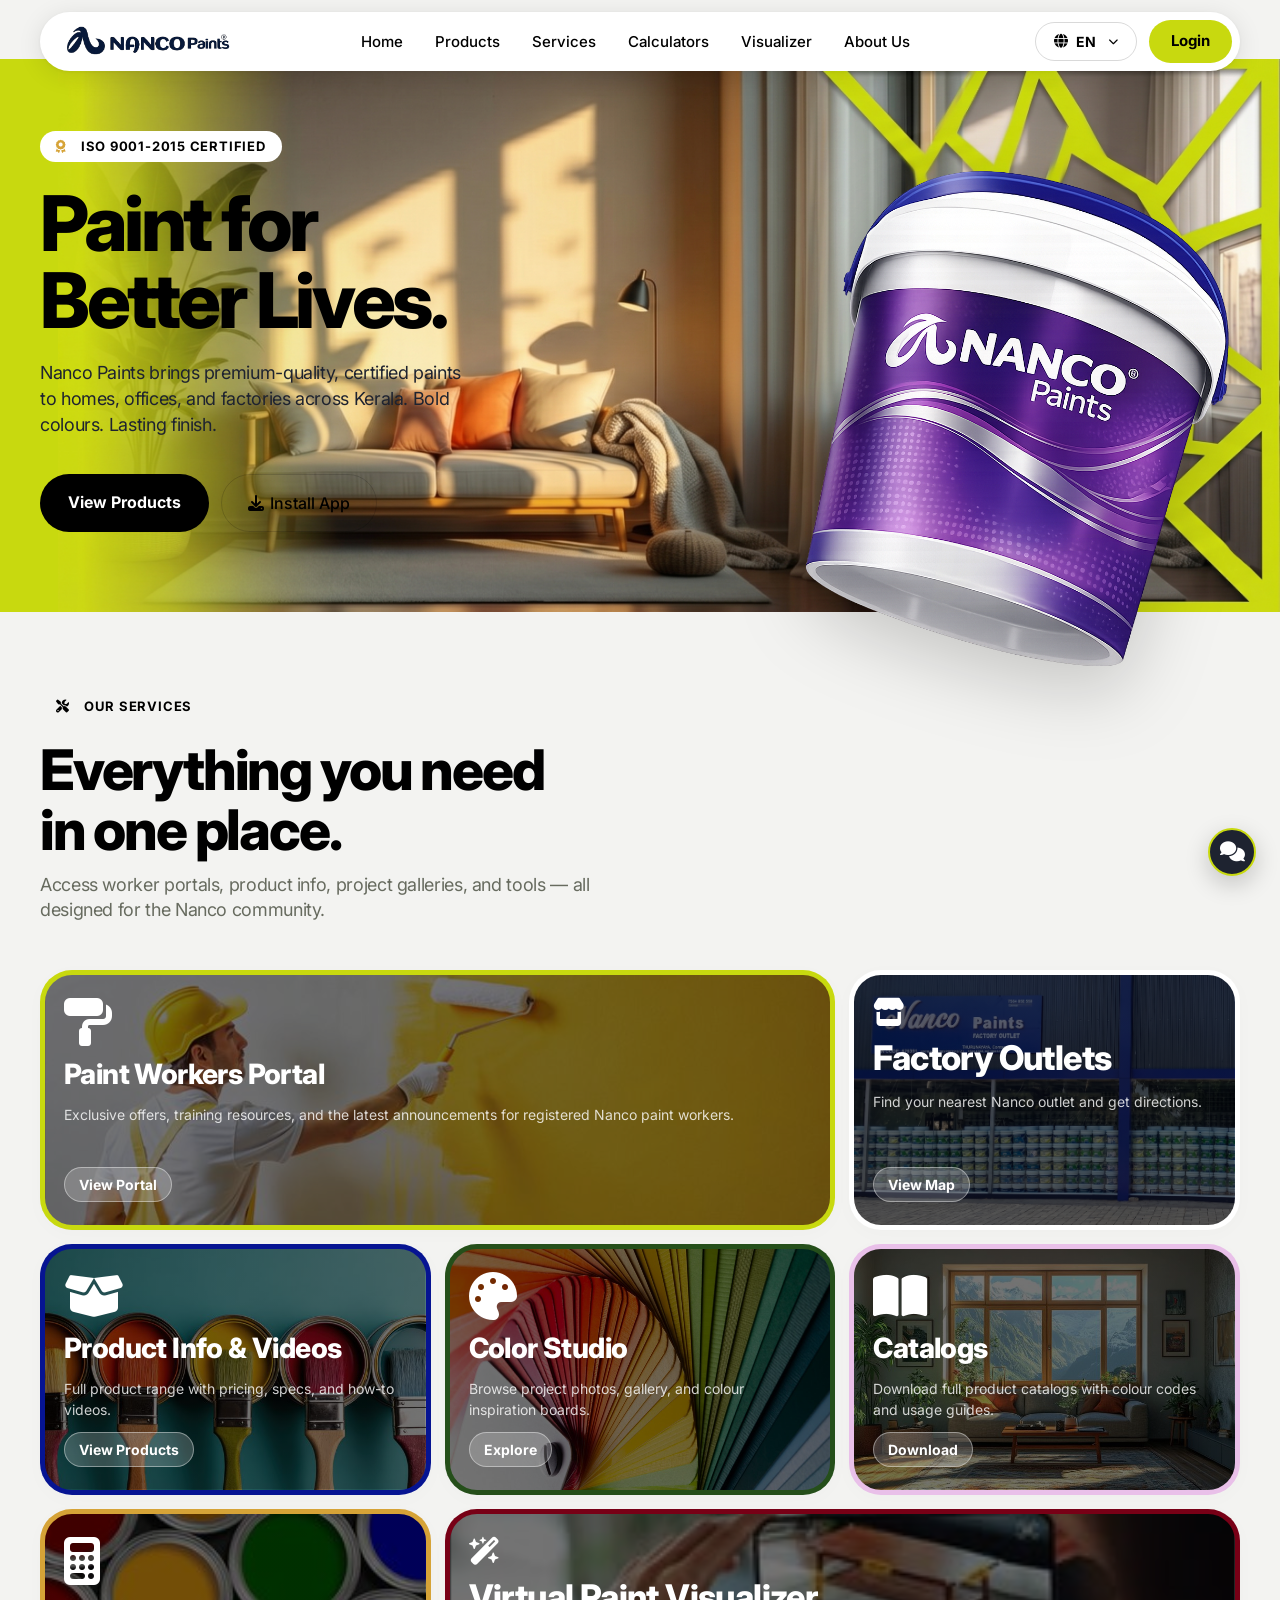
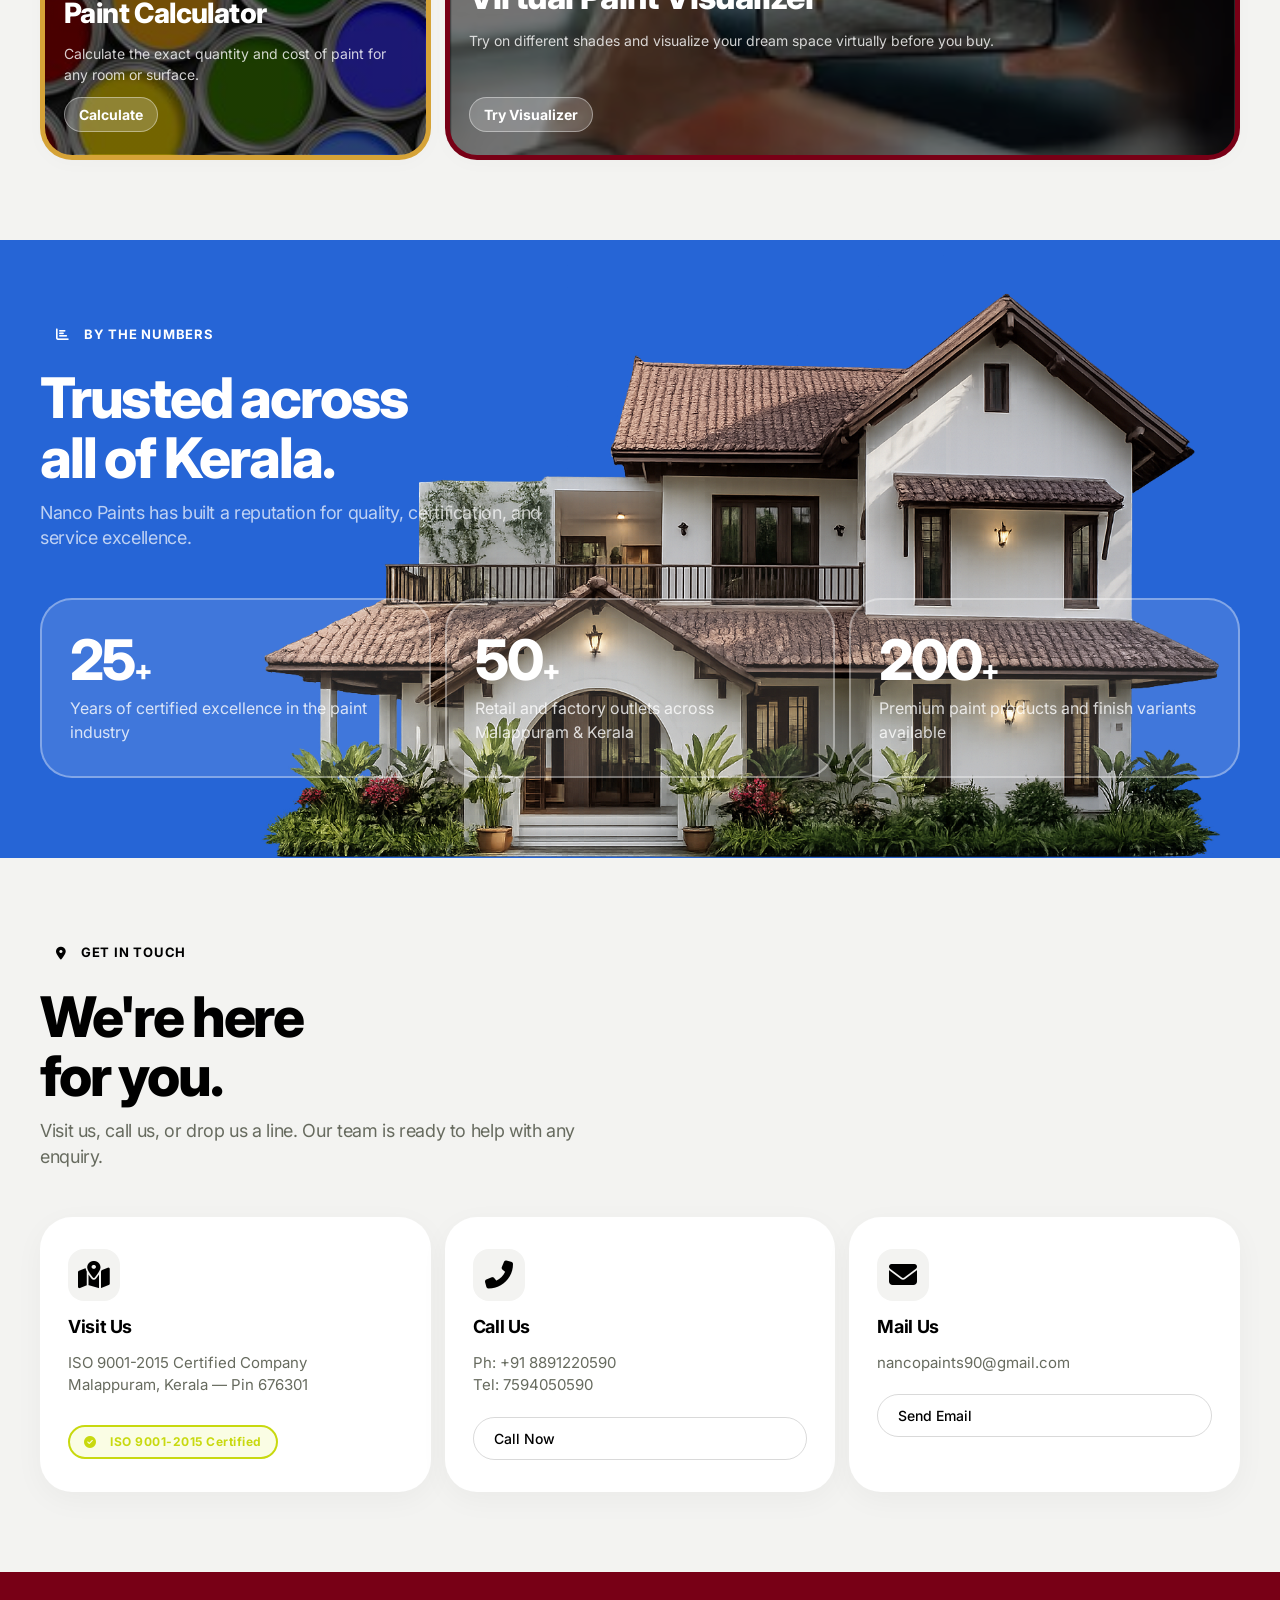
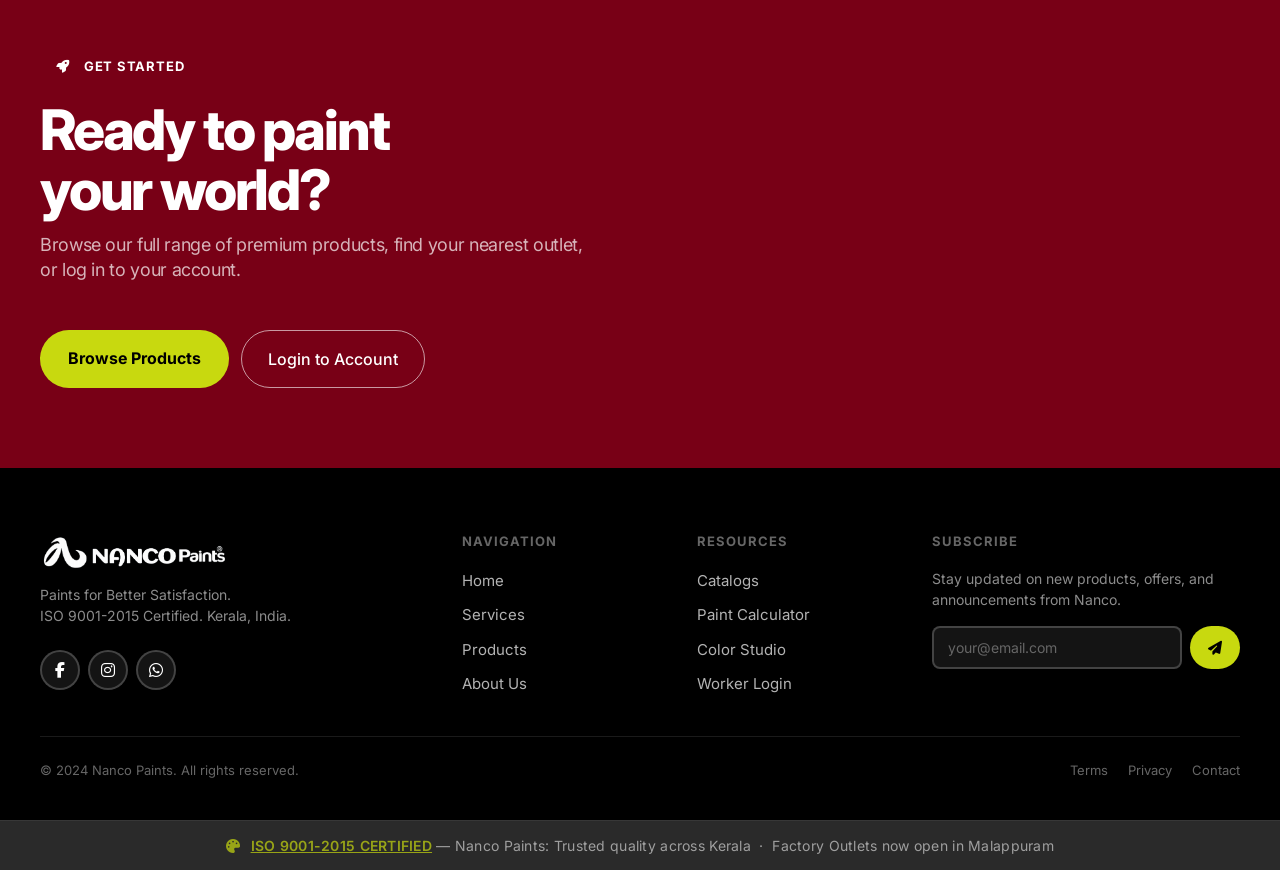
==== commit cc411fd7: "Update install button ID and text" ====
--- a/index.html
+++ b/index.html
@@ -1,16 +1,20 @@
 <!DOCTYPE html>
 <html lang="en">
+
 <head>
   <meta charset="UTF-8">
   <meta name="viewport" content="width=device-width, initial-scale=1.0">
   <title>Nanco Paints — Paints for Better Satisfaction | Malappuram</title>
-  <meta name="description" content="Nanco Paints Malappuram. ISO 9001-2015 Certified. Premium quality paints for workers, outlets, and projects. Call +91 8891220590.">
+  <meta name="description"
+    content="Nanco Paints Malappuram. ISO 9001-2015 Certified. Premium quality paints for workers, outlets, and projects. Call +91 8891220590.">
   <meta name="keywords" content="Nanco Paints, Malappuram, paint company, paint workers, Kerala, ISO certified paints">
   <link rel="canonical" href="https://nancopaints.com/">
+  <link rel="manifest" href="manifest.json">
   <link rel="stylesheet" href="https://cdnjs.cloudflare.com/ajax/libs/font-awesome/6.5.0/css/all.min.css">
   <link href="https://fonts.googleapis.com/css2?family=Material+Symbols+Outlined" rel="stylesheet">
   <link rel="stylesheet" href="style.css">
 </head>
+
 <body>
 
   <!-- FLOATING NAV -->
@@ -55,11 +59,16 @@
     <a href="calculators.html" id="mnav-calculators">Calculators</a>
     <a href="paint_visualizer.html" id="mnav-visualizer">Visualizer</a>
     <a href="about_us.html" id="mnav-about">About Us</a>
-    <div class="mnav-lang-selector" style="padding: 12px 16px; border: 1px solid rgba(0, 0, 0, 0.08); border-radius: 12px; display: flex; flex-direction: column; gap: 8px; margin: 4px 0;">
-      <span style="font-size: 13px; font-weight: 700; text-transform: uppercase; color: var(--color-sage-mute); letter-spacing: 0.04em;"><i class="fas fa-globe" style="margin-right:6px;"></i> Language / ഭാഷ</span>
+    <div class="mnav-lang-selector"
+      style="padding: 12px 16px; border: 1px solid rgba(0, 0, 0, 0.08); border-radius: 12px; display: flex; flex-direction: column; gap: 8px; margin: 4px 0;">
+      <span
+        style="font-size: 13px; font-weight: 700; text-transform: uppercase; color: var(--color-sage-mute); letter-spacing: 0.04em;"><i
+          class="fas fa-globe" style="margin-right:6px;"></i> Language / ഭാഷ</span>
       <div style="display: flex; gap: 8px;">
-        <a href="#" class="mnav-lang-opt active" data-lang="en" style="flex: 1; text-align: center; padding: 10px; font-size: 14px; border: 1.5px solid var(--color-ink-black); border-radius: 8px; font-weight: 700; text-decoration: none; color: var(--color-ink-black);">English</a>
-        <a href="#" class="mnav-lang-opt" data-lang="ml" style="flex: 1; text-align: center; padding: 10px; font-size: 14px; border: 1.5px solid rgba(0,0,0,0.1); border-radius: 8px; font-weight: 500; text-decoration: none; color: var(--color-sage-mute);">മലയാളം</a>
+        <a href="#" class="mnav-lang-opt active" data-lang="en"
+          style="flex: 1; text-align: center; padding: 10px; font-size: 14px; border: 1.5px solid var(--color-ink-black); border-radius: 8px; font-weight: 700; text-decoration: none; color: var(--color-ink-black);">English</a>
+        <a href="#" class="mnav-lang-opt" data-lang="ml"
+          style="flex: 1; text-align: center; padding: 10px; font-size: 14px; border: 1.5px solid rgba(0,0,0,0.1); border-radius: 8px; font-weight: 500; text-decoration: none; color: var(--color-sage-mute);">മലയാളം</a>
       </div>
     </div>
     <a href="login/login.php" id="mnav-login" style="background:var(--color-lime-spark);font-weight:700;">Login</a>
@@ -73,15 +82,18 @@
       <div class="hero-inner">
         <div class="hero-left">
           <div class="hero-tag" id="hero-tag">
-            <i class="fas fa-award" style="color:var(--color-mustard-pop);margin-right:6px;"></i> ISO 9001-2015 Certified
+            <i class="fas fa-award" style="color:var(--color-mustard-pop);margin-right:6px;"></i> ISO 9001-2015
+            Certified
           </div>
           <h1 class="hero-headline" id="hero-title">Paint for<br>Better Lives.</h1>
           <p class="hero-sub" id="hero-sub">
-            Nanco Paints brings premium-quality, certified paints to homes, offices, and factories across Kerala. Bold colours. Lasting finish.
+            Nanco Paints brings premium-quality, certified paints to homes, offices, and factories across Kerala. Bold
+            colours. Lasting finish.
           </p>
           <div class="hero-actions">
             <a class="btn-primary" href="products.html" id="hero-view-products">View Products</a>
-            <a class="btn-ghost" href="services.html" id="hero-find-outlet">Find an Outlet</a>
+            <a class="btn-ghost" href="#" id="hero-download-app" style="display: inline-flex; align-items: center;"><i
+                class="fas fa-download" style="margin-right:6px;"></i> Install App</a>
           </div>
         </div>
         <div class="hero-right" aria-hidden="true">
@@ -95,9 +107,11 @@
     <!-- SERVICES BENTO GRID -->
     <section class="section-wrap" aria-labelledby="services-heading">
       <div class="section-inner">
-        <span class="section-label" id="services-label"><i class="fas fa-tools" style="margin-right:6px;"></i> Our Services</span>
+        <span class="section-label" id="services-label"><i class="fas fa-tools" style="margin-right:6px;"></i> Our
+          Services</span>
         <h2 class="section-title" id="services-heading">Everything you need<br>in one place.</h2>
-        <p class="section-sub" id="services-sub">Access worker portals, product info, project galleries, and tools — all designed for the Nanco community.</p>
+        <p class="section-sub" id="services-sub">Access worker portals, product info, project galleries, and tools — all
+          designed for the Nanco community.</p>
 
         <div class="bento-grid">
 
@@ -105,7 +119,8 @@
           <a class="bento-card card-lime span2 large" href="#" id="card-paint-workers">
             <div class="bento-card-icon"><i class="fas fa-paint-roller"></i></div>
             <div class="bento-card-title" id="card-paint-workers-title">Paint Workers Portal</div>
-            <div class="bento-card-desc" id="card-paint-workers-desc">Exclusive offers, training resources, and the latest announcements for registered Nanco paint workers.</div>
+            <div class="bento-card-desc" id="card-paint-workers-desc">Exclusive offers, training resources, and the
+              latest announcements for registered Nanco paint workers.</div>
             <div class="bento-card-arrow" style="color:#000;" id="card-paint-workers-arrow">View Portal</div>
           </a>
 
@@ -121,23 +136,28 @@
           <a class="bento-card card-cobalt" href="products.html" id="card-products">
             <div class="bento-card-icon"><i class="fas fa-box-open"></i></div>
             <div class="bento-card-title" id="card-products-title">Product Info & Videos</div>
-            <div class="bento-card-desc" id="card-products-desc">Full product range with pricing, specs, and how-to videos.</div>
-            <div class="bento-card-arrow" style="color:#fff;border-color:rgba(255,255,255,0.4);" id="card-products-arrow">View Products</div>
+            <div class="bento-card-desc" id="card-products-desc">Full product range with pricing, specs, and how-to
+              videos.</div>
+            <div class="bento-card-arrow" style="color:#fff;border-color:rgba(255,255,255,0.4);"
+              id="card-products-arrow">View Products</div>
           </a>
 
           <!-- Color Studio — forest -->
           <a class="bento-card card-forest" href="#" id="card-color-studio">
             <div class="bento-card-icon"><i class="fas fa-palette"></i></div>
             <div class="bento-card-title" id="card-colors-title">Color Studio</div>
-            <div class="bento-card-desc" id="card-colors-desc">Browse project photos, gallery, and colour inspiration boards.</div>
-            <div class="bento-card-arrow" style="color:#fff;border-color:rgba(255,255,255,0.4);" id="card-colors-arrow">Explore</div>
+            <div class="bento-card-desc" id="card-colors-desc">Browse project photos, gallery, and colour inspiration
+              boards.</div>
+            <div class="bento-card-arrow" style="color:#fff;border-color:rgba(255,255,255,0.4);" id="card-colors-arrow">
+              Explore</div>
           </a>
 
           <!-- Catalogs — lavender -->
           <a class="bento-card card-lavender" href="#" id="card-catalogs">
             <div class="bento-card-icon"><i class="fas fa-book-open"></i></div>
             <div class="bento-card-title" id="card-catalogs-title">Catalogs</div>
-            <div class="bento-card-desc" id="card-catalogs-desc">Download full product catalogs with colour codes and usage guides.</div>
+            <div class="bento-card-desc" id="card-catalogs-desc">Download full product catalogs with colour codes and
+              usage guides.</div>
             <div class="bento-card-arrow" id="card-catalogs-arrow">Download</div>
           </a>
 
@@ -145,7 +165,8 @@
           <a class="bento-card card-mustard" href="calculators.html" id="card-calculator">
             <div class="bento-card-icon"><i class="fas fa-calculator"></i></div>
             <div class="bento-card-title" id="card-calculator-title">Paint Calculator</div>
-            <div class="bento-card-desc" id="card-calculator-desc">Calculate the exact quantity and cost of paint for any room or surface.</div>
+            <div class="bento-card-desc" id="card-calculator-desc">Calculate the exact quantity and cost of paint for
+              any room or surface.</div>
             <div class="bento-card-arrow" id="card-calculator-arrow">Calculate</div>
           </a>
 
@@ -153,8 +174,10 @@
           <a class="bento-card card-maroon span2" href="paint_visualizer.html" id="card-visualizer">
             <div class="bento-card-icon"><i class="fas fa-wand-magic-sparkles"></i></div>
             <div class="bento-card-title" id="card-visualizer-title">Virtual Paint Visualizer</div>
-            <div class="bento-card-desc" id="card-visualizer-desc">Try on different shades and visualize your dream space virtually before you buy.</div>
-            <div class="bento-card-arrow" style="color:#fff;border-color:rgba(255,255,255,0.4);" id="card-visualizer-arrow">Try Visualizer</div>
+            <div class="bento-card-desc" id="card-visualizer-desc">Try on different shades and visualize your dream
+              space virtually before you buy.</div>
+            <div class="bento-card-arrow" style="color:#fff;border-color:rgba(255,255,255,0.4);"
+              id="card-visualizer-arrow">Try Visualizer</div>
           </a>
 
         </div>
@@ -165,9 +188,11 @@
     <section class="band-cobalt" aria-labelledby="stats-heading">
       <img src="house-bg1.png" class="stats-house-bg" alt="" aria-hidden="true">
       <div class="section-inner">
-        <span class="section-label" id="stats-label"><i class="fas fa-chart-bar" style="margin-right:6px;"></i> By the Numbers</span>
+        <span class="section-label" id="stats-label"><i class="fas fa-chart-bar" style="margin-right:6px;"></i> By the
+          Numbers</span>
         <h2 class="section-title" id="stats-heading">Trusted across<br>all of Kerala.</h2>
-        <p class="section-sub" id="stats-sub">Nanco Paints has built a reputation for quality, certification, and service excellence.</p>
+        <p class="section-sub" id="stats-sub">Nanco Paints has built a reputation for quality, certification, and
+          service excellence.</p>
         <div class="stats-row">
           <div class="stat-card">
             <div class="stat-num">25<span class="stat-unit">+</span></div>
@@ -188,27 +213,32 @@
     <!-- CONTACT SECTION -->
     <section class="section-wrap" aria-labelledby="contact-heading">
       <div class="section-inner">
-        <span class="section-label" id="contact-label"><i class="fas fa-map-marker-alt" style="margin-right:6px;"></i> Get in Touch</span>
+        <span class="section-label" id="contact-label"><i class="fas fa-map-marker-alt" style="margin-right:6px;"></i>
+          Get in Touch</span>
         <h2 class="section-title" id="contact-heading">We're here<br>for you.</h2>
-        <p class="section-sub" id="contact-sub">Visit us, call us, or drop us a line. Our team is ready to help with any enquiry.</p>
+        <p class="section-sub" id="contact-sub">Visit us, call us, or drop us a line. Our team is ready to help with any
+          enquiry.</p>
         <div class="info-grid">
           <div class="info-card">
             <div class="info-icon"><i class="fas fa-map-marked-alt"></i></div>
             <h4 id="contact-visit-title">Visit Us</h4>
             <p id="contact-visit-desc">ISO 9001-2015 Certified Company<br>Malappuram, Kerala — Pin 676301</p>
-            <div class="cert-badge" id="contact-visit-badge"><i class="fas fa-check-circle" style="margin-right:6px;"></i> ISO 9001-2015 Certified</div>
+            <div class="cert-badge" id="contact-visit-badge"><i class="fas fa-check-circle"
+                style="margin-right:6px;"></i> ISO 9001-2015 Certified</div>
           </div>
           <div class="info-card">
             <div class="info-icon"><i class="fas fa-phone-alt"></i></div>
             <h4 id="contact-call-title">Call Us</h4>
             <p id="contact-call-desc">Ph: +91 8891220590<br>Tel: 7594050590</p>
-            <a class="btn-ghost" href="tel:+918891220590" id="contact-call-btn" style="margin-top:8px;font-size:14px;padding:10px 20px;">Call Now</a>
+            <a class="btn-ghost" href="tel:+918891220590" id="contact-call-btn"
+              style="margin-top:8px;font-size:14px;padding:10px 20px;">Call Now</a>
           </div>
           <div class="info-card">
             <div class="info-icon"><i class="fas fa-envelope"></i></div>
             <h4 id="contact-mail-title">Mail Us</h4>
             <p id="contact-mail-desc">nancopaints90@gmail.com</p>
-            <a class="btn-ghost" href="mailto:nancopaints90@gmail.com" id="contact-email-btn" style="margin-top:8px;font-size:14px;padding:10px 20px;">Send Email</a>
+            <a class="btn-ghost" href="mailto:nancopaints90@gmail.com" id="contact-email-btn"
+              style="margin-top:8px;font-size:14px;padding:10px 20px;">Send Email</a>
           </div>
         </div>
       </div>
@@ -217,9 +247,11 @@
     <!-- MAROON CTA BAND -->
     <section class="band-maroon" aria-labelledby="cta-heading">
       <div class="section-inner">
-        <span class="section-label" id="cta-label"><i class="fas fa-rocket" style="margin-right:6px;"></i> Get Started</span>
+        <span class="section-label" id="cta-label"><i class="fas fa-rocket" style="margin-right:6px;"></i> Get
+          Started</span>
         <h2 class="section-title" id="cta-heading">Ready to paint<br>your world?</h2>
-        <p class="section-sub" id="cta-sub">Browse our full range of premium products, find your nearest outlet, or log in to your account.</p>
+        <p class="section-sub" id="cta-sub">Browse our full range of premium products, find your nearest outlet, or log
+          in to your account.</p>
         <div class="hero-actions" style="margin-top:36px;">
           <a class="btn-primary" href="products.html" id="cta-products-btn">Browse Products</a>
           <a class="btn-ghost" href="login/login.php" id="cta-login-btn">Login to Account</a>
@@ -236,10 +268,13 @@
         <div class="footer-brand-name">
           <img src="dark-logo.png" alt="Nanco Paints">
         </div>
-        <p class="footer-tagline" id="footer-tagline">Paints for Better Satisfaction.<br>ISO 9001-2015 Certified. Kerala, India.</p>
+        <p class="footer-tagline" id="footer-tagline">Paints for Better Satisfaction.<br>ISO 9001-2015 Certified.
+          Kerala, India.</p>
         <div class="footer-socials">
-          <a class="social-pill" href="#" id="footer-facebook" aria-label="Facebook"><i class="fab fa-facebook-f"></i></a>
-          <a class="social-pill" href="#" id="footer-instagram" aria-label="Instagram"><i class="fab fa-instagram"></i></a>
+          <a class="social-pill" href="#" id="footer-facebook" aria-label="Facebook"><i
+              class="fab fa-facebook-f"></i></a>
+          <a class="social-pill" href="#" id="footer-instagram" aria-label="Instagram"><i
+              class="fab fa-instagram"></i></a>
           <a class="social-pill" href="#" id="footer-whatsapp" aria-label="WhatsApp"><i class="fab fa-whatsapp"></i></a>
         </div>
       </div>
@@ -262,7 +297,9 @@
         </ul>
       </div>
       <div class="footer-subscribe">
-        <h5 id="footer-sub-title" style="font-size:13px;font-weight:700;text-transform:uppercase;letter-spacing:0.08em;color:rgba(255,255,255,0.4);margin-bottom:16px;">Subscribe</h5>
+        <h5 id="footer-sub-title"
+          style="font-size:13px;font-weight:700;text-transform:uppercase;letter-spacing:0.08em;color:rgba(255,255,255,0.4);margin-bottom:16px;">
+          Subscribe</h5>
         <p id="footer-sub-desc">Stay updated on new products, offers, and announcements from Nanco.</p>
         <div class="subscribe-row">
           <input type="email" id="footer-email-input" placeholder="your@email.com" aria-label="Email address">
@@ -301,14 +338,14 @@
     // Language switcher toggle
     const langBtn = document.getElementById('lang-btn');
     const langDropdown = document.getElementById('lang-dropdown');
-    
+
     if (langBtn && langDropdown) {
       langBtn.addEventListener('click', (e) => {
         e.stopPropagation();
         const isOpen = langDropdown.classList.toggle('open');
         langBtn.setAttribute('aria-expanded', isOpen);
       });
-      
+
       document.addEventListener('click', (e) => {
         if (!langBtn.contains(e.target) && !langDropdown.contains(e.target)) {
           langDropdown.classList.remove('open');
@@ -329,58 +366,58 @@
         'nav-products': 'Products',
         'nav-about': 'About Us',
         'nav-login-btn': 'Login',
-        
+
         'mnav-home': 'Home',
         'mnav-outlets': 'Our Outlets',
         'mnav-products': 'Products',
         'mnav-about': 'About Us',
         'mnav-login': 'Login',
-        
+
         'hero-tag': '<i class="fas fa-award" style="color:var(--color-mustard-pop);margin-right:6px;"></i> ISO 9001-2015 Certified',
         'hero-title': 'Paint for<br>Better Lives.',
         'hero-sub': 'Nanco Paints brings premium-quality, certified paints to homes, offices, and factories across Kerala. Bold colours. Lasting finish.',
         'hero-view-products': 'View Products',
         'hero-find-outlet': 'Find an Outlet',
-        
+
         'services-label': '<i class="fas fa-tools" style="margin-right:6px;"></i> Our Services',
         'services-heading': 'Everything you need<br>in one place.',
         'services-sub': 'Access worker portals, product info, project galleries, and tools — all designed for the Nanco community.',
-        
+
         'card-paint-workers-title': 'Paint Workers Portal',
         'card-paint-workers-desc': 'Exclusive offers, training resources, and the latest announcements for registered Nanco paint workers.',
         'card-paint-workers-arrow': 'View Portal',
-        
+
         'card-outlets-title': 'Factory Outlets',
         'card-outlets-desc': 'Find your nearest Nanco outlet and get directions.',
         'card-outlets-arrow': 'View Map',
-        
+
         'card-products-title': 'Product Info & Videos',
         'card-products-desc': 'Full product range with pricing, specs, and how-to videos.',
         'card-products-arrow': 'View Products',
-        
+
         'card-colors-title': 'Color Studio',
         'card-colors-desc': 'Browse project photos, gallery, and colour inspiration boards.',
         'card-colors-arrow': 'Explore',
-        
+
         'card-catalogs-title': 'Catalogs',
         'card-catalogs-desc': 'Download full product catalogs with colour codes and usage guides.',
         'card-catalogs-arrow': 'Download',
-        
+
         'card-calculator-title': 'Paint Calculator',
         'card-calculator-desc': 'Calculate the exact quantity and cost of paint for any room or surface.',
         'card-calculator-arrow': 'Calculate',
-        
+
         'card-visualizer-title': 'Virtual Paint Visualizer',
         'card-visualizer-desc': 'Try on different shades and visualize your dream space virtually before you buy.',
         'card-visualizer-arrow': 'Try Visualizer',
-        
+
         'stats-label': '<i class="fas fa-chart-bar" style="margin-right:6px;"></i> By the Numbers',
         'stats-heading': 'Trusted across<br>all of Kerala.',
         'stats-sub': 'Nanco Paints has built a reputation for quality, certification, and service excellence.',
         'stat-1-label': 'Years of certified excellence in the paint industry',
         'stat-2-label': 'Retail and factory outlets across Malappuram & Kerala',
         'stat-3-label': 'Premium paint products and finish variants available',
-        
+
         'contact-label': '<i class="fas fa-map-marker-alt" style="margin-right:6px;"></i> Get in Touch',
         'contact-heading': 'We\'re here<br>for you.',
         'contact-sub': 'Visit us, call us, or drop us a line. Our team is ready to help with any enquiry.',
@@ -393,13 +430,13 @@
         'contact-mail-title': 'Mail Us',
         'contact-mail-desc': 'nancopaints90@gmail.com',
         'contact-email-btn': 'Send Email',
-        
+
         'cta-label': '<i class="fas fa-rocket" style="margin-right:6px;"></i> Get Started',
         'cta-heading': 'Ready to paint<br>your world?',
         'cta-sub': 'Browse our full range of premium products, find your nearest outlet, or log in to your account.',
         'cta-products-btn': 'Browse Products',
         'cta-login-btn': 'Login to Account',
-        
+
         'footer-tagline': 'Paints for Better Satisfaction.<br>ISO 9001-2015 Certified. Kerala, India.',
         'footer-nav-title': 'Navigation',
         'footer-home': 'Home',
@@ -426,58 +463,58 @@
         'nav-products': 'ഉൽപ്പന്നങ്ങൾ',
         'nav-about': 'ഞങ്ങളെക്കുറിച്ച്',
         'nav-login-btn': 'ലോഗിൻ',
-        
+
         'mnav-home': 'ഹോം',
         'mnav-outlets': 'ഞങ്ങളുടെ ശാഖകൾ',
         'mnav-products': 'ഉൽപ്പന്നങ്ങൾ',
         'mnav-about': 'ഞങ്ങളെക്കുറിച്ച്',
         'mnav-login': 'ലോഗിൻ',
-        
+
         'hero-tag': '<i class="fas fa-award" style="color:var(--color-mustard-pop);margin-right:6px;"></i> ISO 9001-2015 സാക്ഷ്യപ്പെടുത്തിയത്',
         'hero-title': 'മെച്ചപ്പെട്ട ജീവിതത്തിന്<br>വർണ്ണങ്ങളേകൂ.',
         'hero-sub': 'നാൻകോ പെയിന്റ്സ് കേരളത്തിലുടനീളമുള്ള വീടുകളിലും ഓഫീസുകളിലും ഫാക്ടറികളിലും മികച്ച ഗുണനിലവാരമുള്ള പെയിന്റുകൾ എത്തിക്കുന്നു. മനോഹരമായ നിറങ്ങൾ, ഈടുനിൽക്കുന്ന ഭംഗി.',
         'hero-view-products': 'ഉൽപ്പന്നങ്ങൾ കാണുക',
         'hero-find-outlet': 'ശാഖകൾ കണ്ടെത്തുക',
-        
+
         'services-label': '<i class="fas fa-tools" style="margin-right:6px;"></i> ഞങ്ങളുടെ സേവനങ്ങൾ',
         'services-heading': 'നിങ്ങൾക്ക് ആവശ്യമുള്ളതെല്ലാം<br>ഒരു കുടക്കീഴിൽ.',
         'services-sub': 'വർക്കർ പോർട്ടലുകൾ, ഉൽപ്പന്ന വിവരങ്ങൾ, പ്രോജക്റ്റ് ഗാലറികൾ, കാൽക്കുലേറ്ററുകൾ എന്നിവയെല്ലാം ഇവിടെ ലഭ്യമാണ്.',
-        
+
         'card-paint-workers-title': 'പെയിന്റ് വർക്കേഴ്സ് പോർട്ടൽ',
         'card-paint-workers-desc': 'രജിസ്റ്റർ ചെയ്ത പെയിന്റിംഗ് തൊഴിലാളികൾക്കായി പ്രത്യേക ഓഫറുകളും പരിശീലനങ്ങളും അറിയിപ്പുകളും.',
         'card-paint-workers-arrow': 'പോർട്ടലിൽ പ്രവേശിക്കുക',
-        
+
         'card-outlets-title': 'ഫാക്ടറി ഔട്ട്‌ലെറ്റുകൾ',
         'card-outlets-desc': 'നിങ്ങളുടെ ഏറ്റവും അടുത്തുള്ള നാൻകോ ഔട്ട്‌ലെറ്റുകൾ കണ്ടെത്തുക.',
         'card-outlets-arrow': 'മാപ്പ് കാണുക',
-        
+
         'card-products-title': 'ഉൽപ്പന്ന വിവരങ്ങളും വീഡിയോകളും',
         'card-products-desc': 'വില വിവരങ്ങൾ, സവിശേഷതകൾ, പരിശീലന വീഡിയോകൾ എന്നിവയടങ്ങിയ ഉൽപ്പന്ന ശ്രേണി.',
         'card-products-arrow': 'ഉൽപ്പന്നങ്ങൾ കാണുക',
-        
+
         'card-colors-title': 'കളർ സ്റ്റുഡിയോ',
         'card-colors-desc': 'പ്രോജക്റ്റ് ഫോട്ടോകൾ, ഗാലറികൾ, ഡിസൈൻ പ്രചോദനങ്ങൾ എന്നിവ പര്യവേക്ഷണം ചെയ്യുക.',
         'card-colors-arrow': 'തുടങ്ങുക',
-        
+
         'card-catalogs-title': 'കാറ്റലോഗുകൾ',
         'card-catalogs-desc': 'കളർ കോഡുകളും നിർദ്ദേശങ്ങളുമുള്ള പൂർണ്ണ കാറ്റലോഗുകൾ ഡൗൺലോഡ് ചെയ്യുക.',
         'card-catalogs-arrow': 'ഡൗൺലോഡ്',
-        
+
         'card-calculator-title': 'പെയിന്റ് കാൽക്കുലേറ്റർ',
         'card-calculator-desc': 'മുറികൾക്കോ പ്രതലങ്ങൾക്കോ ആവശ്യമായ പെയിന്റിന്റെ അളവും ചിലവും കണക്കാക്കുക.',
         'card-calculator-arrow': 'കണക്കാക്കുക',
-        
+
         'card-visualizer-title': 'വെർച്വൽ പെയിന്റ് വിഷ്വലൈസർ',
         'card-visualizer-desc': 'വാങ്ങുന്നതിന് മുൻപായി നിങ്ങളുടെ സ്വപ്ന ഇടം വ്യത്യസ്ത നിറങ്ങളിൽ വെർച്വലായി പരീക്ഷിക്കുക.',
         'card-visualizer-arrow': 'വിഷ്വലൈസർ നോക്കുക',
-        
+
         'stats-label': '<i class="fas fa-chart-bar" style="margin-right:6px;"></i> കണക്കുകളിലൂടെ',
         'stats-heading': 'കേരളത്തിലുടനീളം<br>വിശ്വസനീയം.',
         'stats-sub': 'ഗുണനിലവാരം, അംഗീകാരങ്ങൾ, മികച്ച സേവനം എന്നിവയിലൂടെ നാൻകോ പെയിന്റ്സ് വിശ്വാസ്യത നേടിയെടുത്തിരിക്കുന്നു.',
         'stat-1-label': 'പെയിന്റ് വ്യവസായത്തിലെ 25 വർഷത്തിലധികം സാക്ഷ്യപ്പെടുത്തിയ മികവ്',
         'stat-2-label': 'മലപ്പുറത്തും കേരളത്തിലുടനീളവുമായി 50-ലധികം റീട്ടെയിൽ, ഫാക്ടറി ഔട്ട്‌ലെറ്റുകൾ',
         'stat-3-label': '200-ലധികം പ്രീമിയം പെയിന്റ് ഉൽപ്പന്നങ്ങളും ഫിനിഷ് വേരിയന്റുകളും ലഭ്യമാണ്',
-        
+
         'contact-label': '<i class="fas fa-map-marker-alt" style="margin-right:6px;"></i> ഞങ്ങളുമായി ബന്ധപ്പെടുക',
         'contact-heading': 'ഞങ്ങൾ നിങ്ങൾക്കായി<br>ഇവിടെയുണ്ട്.',
         'contact-sub': 'ഞങ്ങളെ സന്ദർശിക്കുക, വിളിക്കുക അല്ലെങ്കിൽ ഇമെയിൽ അയക്കുക. സഹായിക്കാൻ ഞങ്ങൾ സദാ സന്നദ്ധരാണ്.',
@@ -490,13 +527,13 @@
         'contact-mail-title': 'മെയിൽ അയക്കുക',
         'contact-mail-desc': 'nancopaints90@gmail.com',
         'contact-email-btn': 'ഇമെയിൽ അയക്കുക',
-        
+
         'cta-label': '<i class="fas fa-rocket" style="margin-right:6px;"></i> ആരംഭിക്കുക',
         'cta-heading': 'നിങ്ങളുടെ ലോകം<br>വർണ്ണാഭമാക്കാൻ തയ്യാറാണോ?',
         'cta-sub': 'ഞങ്ങളുടെ മുഴുവൻ ഉൽപ്പന്നങ്ങളും കാണുക, അടുത്തുള്ള ഔട്ട്‌ലെറ്റ് കണ്ടെത്തുക, അല്ലെങ്കിൽ അക്കൗണ്ടിലേക്ക് ലോഗിൻ ചെയ്യുക.',
         'cta-products-btn': 'ഉൽപ്പന്നങ്ങൾ കാണുക',
         'cta-login-btn': 'അക്കൗണ്ടിൽ ലോഗിൻ ചെയ്യുക',
-        
+
         'footer-tagline': 'മികച്ച സംതൃപ്തിക്കായി പെയിന്റുകൾ.<br>ISO 9001-2015 അംഗീകൃതം. കേരളം, ഇന്ത്യ.',
         'footer-nav-title': 'നാവിഗേഷൻ',
         'footer-home': 'ഹോം',
@@ -521,18 +558,18 @@
 
     function setLanguage(lang) {
       localStorage.setItem('nanco-lang', lang);
-      
+
       // Update body class for font overrides
       if (lang === 'ml') {
         document.body.classList.add('lang-ml');
       } else {
         document.body.classList.remove('lang-ml');
       }
-      
+
       if (langBtnText) {
         langBtnText.textContent = lang.toUpperCase();
       }
-      
+
       desktopLangOpts.forEach(opt => {
         if (opt.getAttribute('data-lang') === lang) {
           opt.classList.add('active');
@@ -540,7 +577,7 @@
           opt.classList.remove('active');
         }
       });
-      
+
       mobileLangOpts.forEach(opt => {
         if (opt.getAttribute('data-lang') === lang) {
           opt.classList.add('active');
@@ -655,13 +692,13 @@
         if (!aiResponseMessages) return;
         const msgDiv = document.createElement('div');
         msgDiv.className = isUser ? 'ai-user' : 'ai-assistant';
-        
+
         if (isError) {
           msgDiv.innerHTML = `<div class="ai-response-error">${text}</div>`;
         } else {
           msgDiv.textContent = text;
         }
-        
+
         aiResponseMessages.appendChild(msgDiv);
         aiResponseMessages.scrollTop = aiResponseMessages.scrollHeight;
       }
@@ -721,7 +758,7 @@
               });
               const data = await res.json();
               showLoader(false);
-              
+
               if (data.error) {
                 appendMessage(data.error, false, true);
               } else {
@@ -758,7 +795,7 @@
             try {
               const stream = await navigator.mediaDevices.getUserMedia({ audio: true });
               mediaRecorder = new MediaRecorder(stream);
-              
+
               mediaRecorder.ondataavailable = (event) => {
                 if (event.data.size > 0) audioChunks.push(event.data);
               };
@@ -766,13 +803,13 @@
               mediaRecorder.onstop = async () => {
                 const audioBlob = new Blob(audioChunks, { type: 'audio/webm' });
                 audioChunks = [];
-                
+
                 aiResponsePopup.classList.add('show');
                 showLoader(true);
-                
+
                 const formData = new FormData();
                 formData.append('audio', audioBlob, 'recording.webm');
-                
+
                 try {
                   const res = await fetch(`${API_URL}/voice`, {
                     method: 'POST',
@@ -780,7 +817,7 @@
                   });
                   const data = await res.json();
                   showLoader(false);
-                  
+
                   if (data.error) {
                     appendMessage(data.error, false, true);
                   } else {
@@ -816,16 +853,62 @@
           aiResponsePopup.classList.remove('show');
         });
       }
+
+      // PWA Install Logic
+      let deferredPrompt;
+      const installBtn = document.getElementById('hero-download-app');
+
+      window.addEventListener('beforeinstallprompt', (e) => {
+        e.preventDefault();
+        deferredPrompt = e;
+      });
+
+      window.openPwaModal = function () {
+        const modal = document.getElementById('pwa-install-modal');
+        if (modal) {
+          modal.style.display = 'flex';
+          setTimeout(() => modal.style.opacity = '1', 10);
+        }
+      };
+
+      window.closePwaModal = function () {
+        const modal = document.getElementById('pwa-install-modal');
+        if (modal) {
+          modal.style.opacity = '0';
+          setTimeout(() => modal.style.display = 'none', 300);
+        }
+      };
+
+      if (installBtn) {
+        installBtn.addEventListener('click', async (e) => {
+          e.preventDefault();
+          if (!deferredPrompt) {
+            window.openPwaModal();
+            return;
+          }
+          deferredPrompt.prompt();
+          const { outcome } = await deferredPrompt.userChoice;
+          console.log(`User response to the install prompt: ${outcome}`);
+          deferredPrompt = null;
+        });
+      }
     });
 
+    if ('serviceWorker' in navigator) {
+      window.addEventListener('load', () => {
+        navigator.serviceWorker.register('./sw.js')
+          .then(reg => console.log('Service Worker registered successfully:', reg.scope))
+          .catch(err => console.error('Service Worker registration failed:', err));
+      });
+    }
   </script>
 
   <!-- CHATBOT WIDGET -->
   <div class="chatbot-container" id="chatbot-container">
-    
+
     <div class="chat-input-wrapper" id="chatbot-window">
       <div class="inputbar">
-        
+
         <div class="ai-response-popup" id="aiResponsePopup">
           <div class="ai-response-header">
             <span class="ai-badge">
@@ -866,8 +949,60 @@
 
   <!-- ANNOUNCEMENT BANNER -->
   <div class="banner-strip" role="banner" aria-label="Announcement" id="announcement-text">
-    <i class="fas fa-palette" style="margin-right:6px;"></i> <span>ISO 9001-2015 CERTIFIED</span> — Nanco Paints: Trusted quality across Kerala &nbsp;·&nbsp; Factory Outlets now open in Malappuram
+    <i class="fas fa-palette" style="margin-right:6px;"></i> <span>ISO 9001-2015 CERTIFIED</span> — Nanco Paints:
+    Trusted quality across Kerala &nbsp;·&nbsp; Factory Outlets now open in Malappuram
   </div>
 
+  <!-- PWA Install Instructions Modal -->
+  <div id="pwa-install-modal"
+    style="position: fixed; inset: 0; background: rgba(11, 23, 44, 0.7); backdrop-filter: blur(8px); z-index: 10000; display: none; align-items: center; justify-content: center; opacity: 0; transition: opacity 0.3s ease;">
+    <div
+      style="background: var(--color-white-plate); border-radius: var(--radius-cards); width: 100%; max-width: 440px; padding: 32px 24px; position: relative; margin: 20px; box-shadow: 0 30px 60px rgba(0,0,0,0.15);">
+      <div style="text-align: center; position: relative;">
+        <button onclick="closePwaModal()"
+          style="position: absolute; top: -16px; right: -16px; background: rgba(0,0,0,0.05); border:none; color:var(--color-ink-black); width:32px; height:32px; border-radius:50%; cursor:pointer; display:flex; align-items:center; justify-content:center;"><i
+            class="fas fa-times"></i></button>
+        <div
+          style="width: 60px; height: 60px; background: var(--color-moss-tint); border-radius: 50%; display: flex; align-items: center; justify-content: center; margin: 0 auto 16px; font-size: 24px; color: var(--color-cobalt-band);">
+          <i class="fas fa-mobile-alt"></i>
+        </div>
+        <h3 style="font-size: 22px; font-weight: 800; color: var(--color-ink-black); margin-bottom: 12px;">Install Nanco
+          Paints</h3>
+        <p style="font-size: 14px; color: var(--color-sage-mute); margin-bottom: 20px; line-height: 1.5;">To install
+          Nanco Paints as an app on your device, follow these steps:</p>
+      </div>
+      <div style="display: flex; flex-direction: column; gap: 16px; font-size: 14px; text-align: left;">
+        <div style="display: flex; gap: 12px; align-items: flex-start;">
+          <div
+            style="background: var(--color-linen-canvas); width: 28px; height: 28px; border-radius: 50%; display: flex; align-items: center; justify-content: center; font-weight: 800; flex-shrink: 0; color: var(--color-ink-black);">
+            1</div>
+          <p style="color: var(--color-ink-black); margin: 0;"><strong>On iOS Safari:</strong> Tap the
+            <strong>Share</strong> button <i class="fas fa-share-square"></i> in the bottom menu, scroll down, and tap
+            <strong>Add to Home Screen</strong>.</p>
+        </div>
+        <div style="display: flex; gap: 12px; align-items: flex-start;">
+          <div
+            style="background: var(--color-linen-canvas); width: 28px; height: 28px; border-radius: 50%; display: flex; align-items: center; justify-content: center; font-weight: 800; flex-shrink: 0; color: var(--color-ink-black);">
+            2</div>
+          <p style="color: var(--color-ink-black); margin: 0;"><strong>On Android Chrome:</strong> Tap the menu <i
+              class="fas fa-ellipsis-v"></i> and select <strong>Install App</strong> or <strong>Add to Home
+              Screen</strong>.</p>
+        </div>
+        <div style="display: flex; gap: 12px; align-items: flex-start;">
+          <div
+            style="background: var(--color-linen-canvas); width: 28px; height: 28px; border-radius: 50%; display: flex; align-items: center; justify-content: center; font-weight: 800; flex-shrink: 0; color: var(--color-ink-black);">
+            3</div>
+          <p style="color: var(--color-ink-black); margin: 0;"><strong>On Desktop (Chrome/Edge):</strong> Click the
+            <strong>Install</strong> icon <i class="fas fa-plus-circle"></i> or similar icon in the address bar at the
+            top of the window.</p>
+        </div>
+      </div>
+      <button onclick="closePwaModal()" class="btn-primary"
+        style="width: 100%; margin-top: 24px; padding: 14px; background: var(--color-cobalt-band); color: white; border: none; border-radius: var(--radius-buttons); font-weight: 700;">Got
+        It</button>
+    </div>
+  </div>
+
 </body>
+
 </html>
